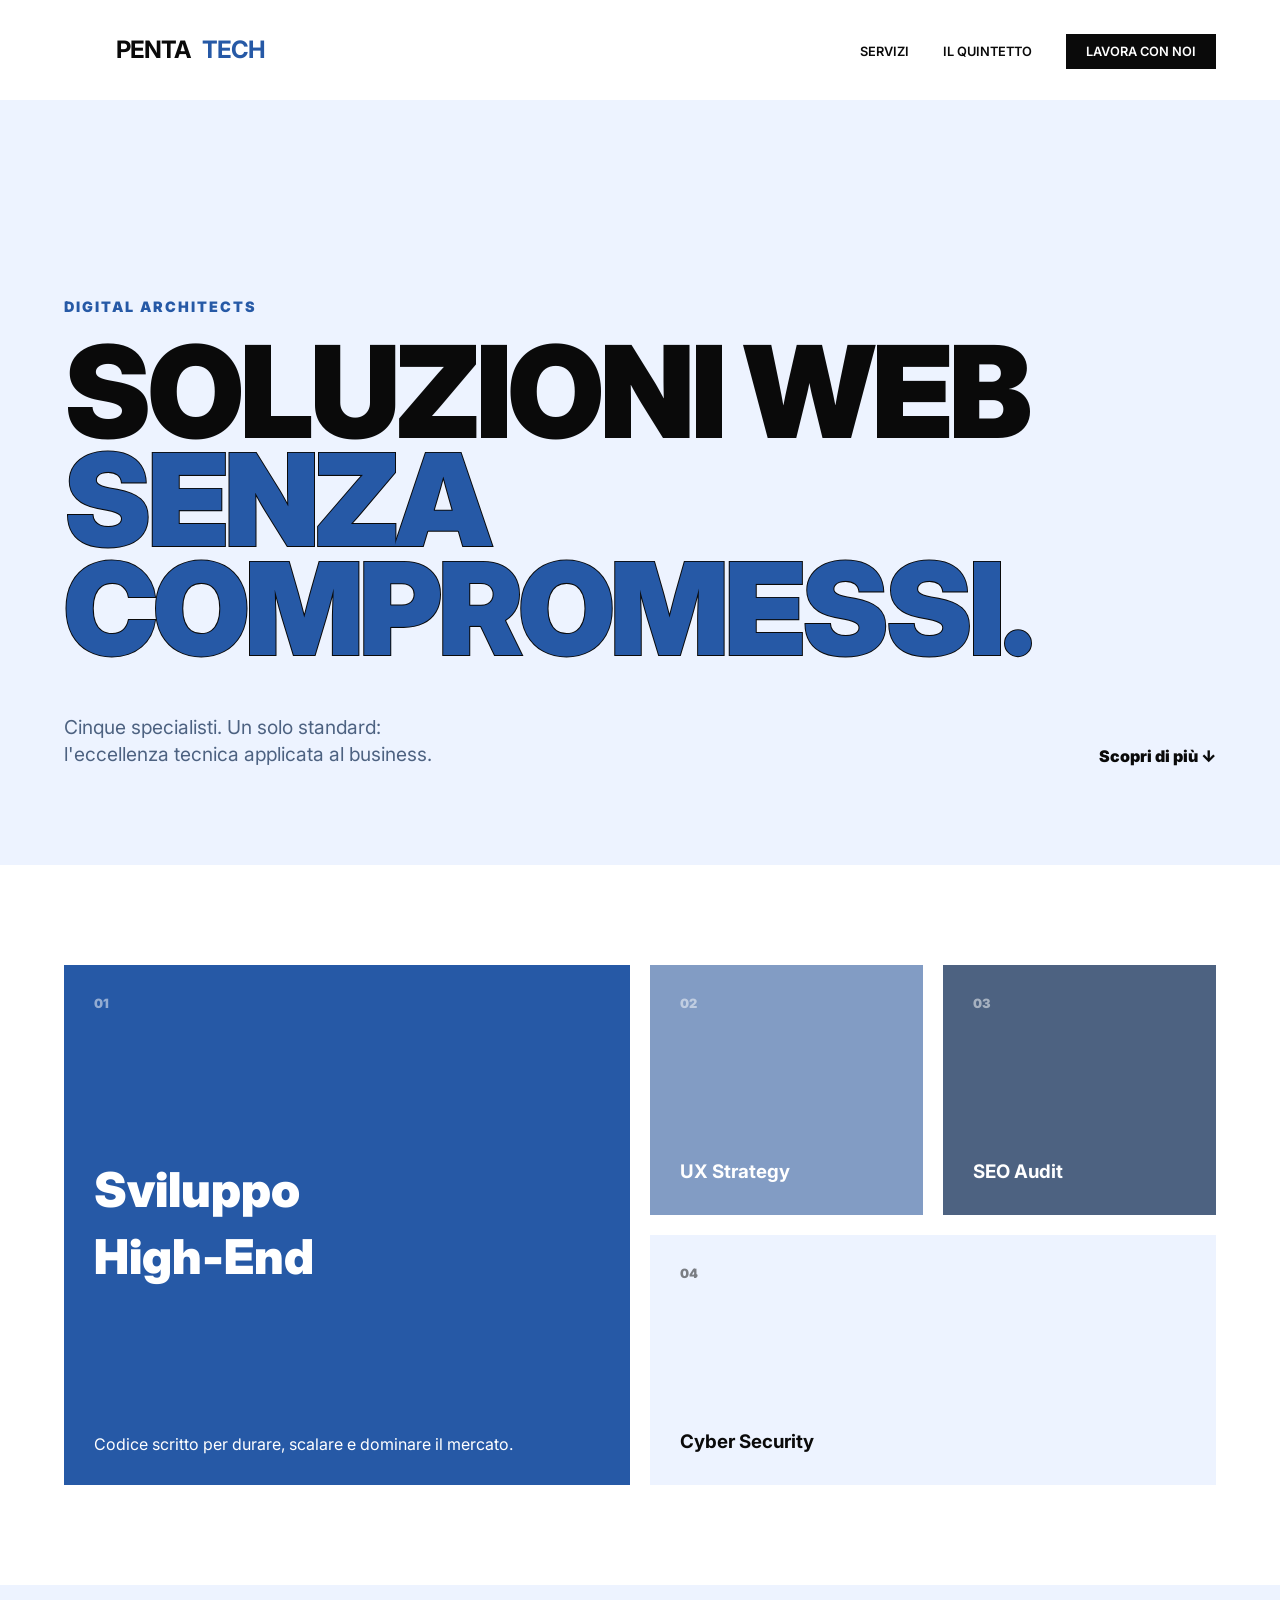
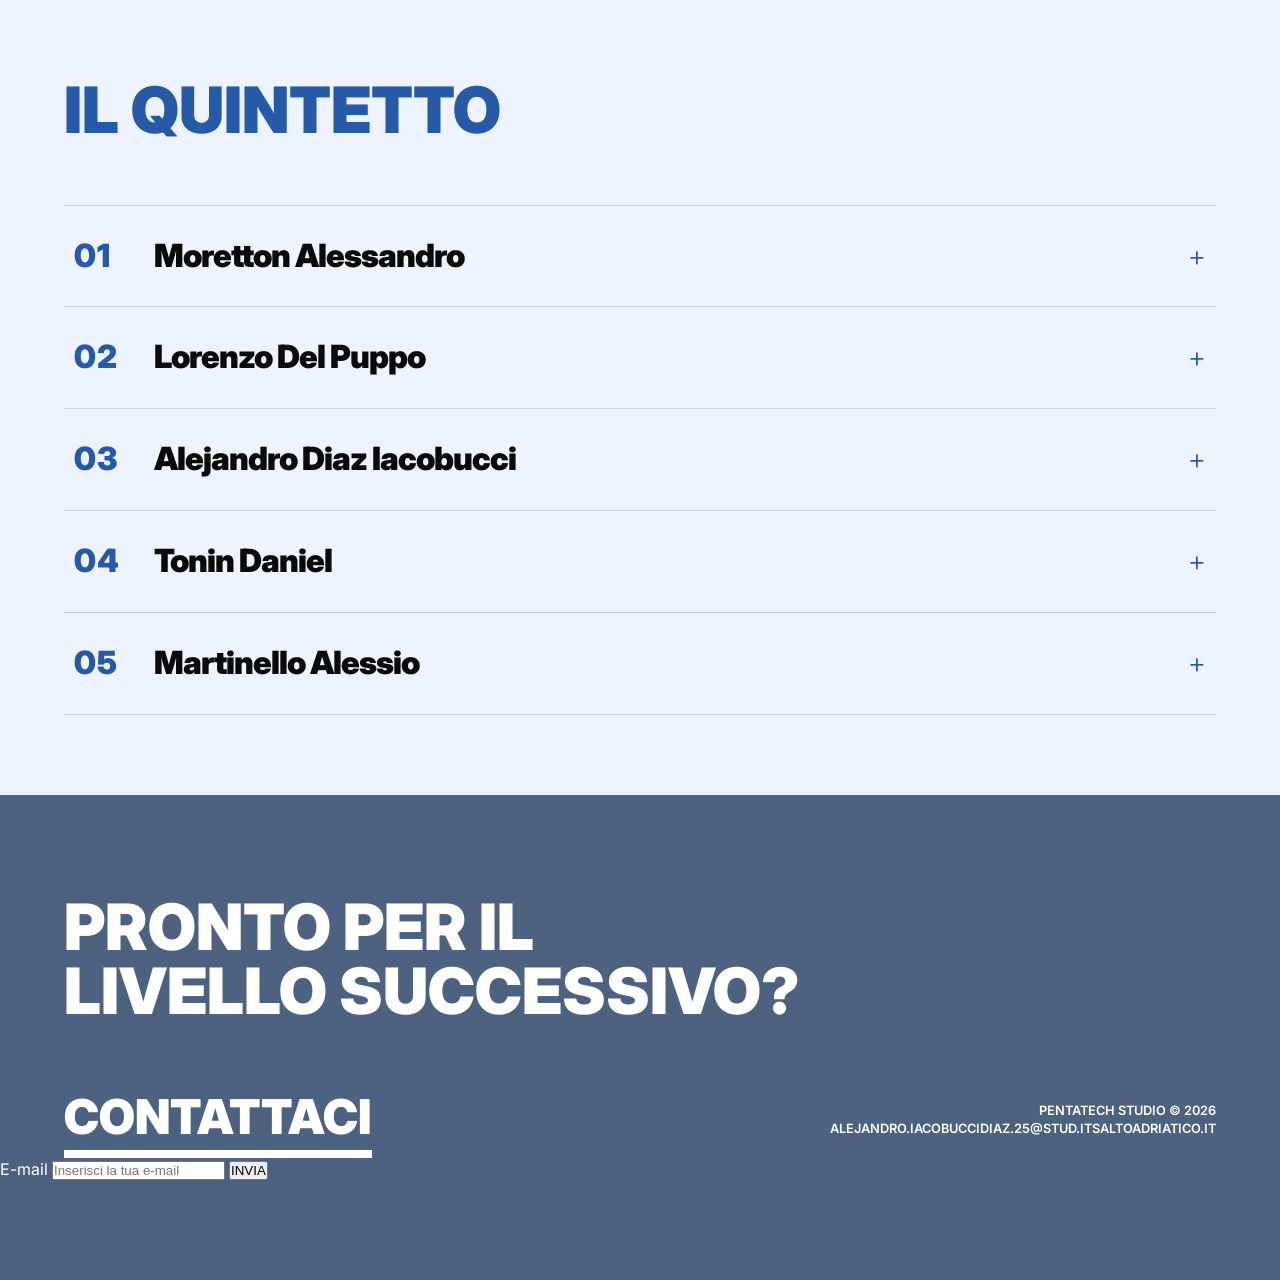
==== index.html @ 700227ed "Revert "gtrhrh"" ====
<!DOCTYPE html>
<html lang="it">
<head>
    <meta charset="UTF-8">
    <meta name="viewport" content="width=device-width, initial-scale=1.0">
    <title>PentaTech | Bold Engineering</title>
    <link rel="icon" type="image/x-icon" href="immagini/PentaTechLogo.png" >

    <link rel="stylesheet" href="stili/style.css">
    <link rel="preconnect" href="https://fonts.googleapis.com">
    <link href="https://fonts.googleapis.com/css2?family=Inter:wght@400;900&family=Space+Grotesk:wght@700&display=swap" rel="stylesheet">
</head>
<body>

    <nav class="hybrid-nav">
        <div class="logo">PENTA<span>TECH</span></div>
        <div class="nav-links">
            <a href="#services">Servizi</a>
            <a href="#peoples">Il Quintetto</a>
            <a href="#contact" class="cta-bold">LAVORA CON NOI</a>
        </div>
    </nav>

    <header class="hero-hybrid">
        <div class="container">
            <span class="top-tag">Digital Architects</span>
            <h1>SOLUZIONI WEB <br><span class="outline-text">SENZA COMPROMESSI.</span></h1>
            <div class="hero-footer">
                <p>Cinque specialisti. Un solo standard: l'eccellenza tecnica applicata al business.</p>
                <a href="#contact" class="scroll-indicator">Scopri di più ↓</a>
            </div>
        </div>
    </header>

    <section id="services" class="bento-section">
        <div class="container">
            <div class="bento-grid">
                <div class="bento-item main-service">
                    <span class="num">01</span>
                    <h2>Sviluppo <br>High-End</h2>
                    
                    <p>Codice scritto per durare, scalare e dominare il mercato.</p>
                </div>
                <div class="bento-item accent-service">
                    <span class="num">02</span>
                    <h3>UX Strategy</h3>
                </div>
                <div class="bento-item dark-service">
                    <span class="num">03</span>
                    <h3>SEO Audit</h3>
                </div>
                <div class="bento-item light-service">
                    <span class="num">04</span>
                    <h3>Cyber Security</h3>
                </div>
            </div>
        </div>
    </section>

    <section id="peoples">
        <h2 class = "title">IL QUINTETTO</h2>
        <div id="peoplecontainer">
        </div>
    </section>
    

    <footer id="contact" class="footer-hybrid">
        <div class="container">
            <h2>PRONTO PER IL <br>LIVELLO SUCCESSIVO?</h2>
            <div class="footer-actions">
                <a href="mailto:alejandro.iacobuccidiaz.25@stud.itsaltoadriatico.it" class="massive-btn">CONTATTACI</a>
                <div class="footer-meta">
                    <p>PentaTech Studio © 2026</p>
                    <p>alejandro.iacobuccidiaz.25@stud.itsaltoadriatico.it</p>
                </div>
            </div>
        </div>
        <div class="footer-contact-form">
        <label class = "email-label">E-mail</label>
        <input class = "email-input" type="email" placeholder="Inserisci la tua e-mail">
        <button class="invio">INVIA</button>
        </div>
    </footer>
    <script src="script.js"></script>
</body>
</html>
---- stili/style.css ----
:root {
    --sapphire: #2659A6;
    --wisteria: #829CC4;
    --alice-blue: #EDF3FF;
    --blue-slate: #4d6281;
    --black: #0a0a0a;
    --white: #ffffff;
}

* { margin: 0; padding: 0; box-sizing: border-box; }

body {
    font-family: 'Inter', sans-serif;
    background-color: var(--white);
    color: var(--black);
    line-height: 1.4;
}


.container { max-width: 1400px; margin: 0 auto; padding: 0 5%; }

/* --- NAVIGATION --- */
.hybrid-nav {
    display: flex;
    justify-content: space-between;
    align-items: center;
    padding: 30px 5%;
    position: sticky;
    top: 0;
    background: rgba(255,255,255,0.9);
    backdrop-filter: blur(10px);
    z-index: 100;
}

.logo {
    font-family: 'Inter', sans-serif;
    font-weight: 700;
    font-size: 1.5rem;
    letter-spacing: -1px;
    display: flex;
    align-items: center;
    gap: 12px;
}

.logo::before {
    content: '';
    width: 40px;
    height: 40px;
    background-image: url('immagini/PentaTechLogoNoBg.png');
    background-size: contain;
    background-repeat: no-repeat;
    background-position: center;
    flex-shrink: 0;
}

.logo span { color: var(--sapphire); }

.nav-links a {
    text-decoration: none;
    color: var(--black);
    font-weight: 600;
    font-size: 0.8rem;
    margin-left: 30px;
    text-transform: uppercase;
}

.cta-bold {
    background: var(--black);
    color: white !important;
    padding: 10px 20px;
}

/* --- HERO (Audace ma Pulito) --- */
.hero-hybrid {
    height: 85vh;
    display: flex;
    align-items: center;
    background: var(--alice-blue);
    padding-top: 100px;
}

.top-tag {
    font-weight: 900;
    font-size: 0.9rem;
    color: var(--sapphire);
    text-transform: uppercase;
    letter-spacing: 2px;
    display: block;
    margin-bottom: 20px;
}

.hero-hybrid h1 {
    font-size: clamp(3rem, 10vw, 8rem);
    font-weight: 900;
    line-height: 0.85;
    letter-spacing: -4px;
}

.hero-hybrid h1 .char {
    display: inline;
    opacity: 0;
    animation: charAppear 0.08s ease-out forwards;
}

@keyframes charAppear {
    from {
        opacity: 0;
    }
    to {
        opacity: 1;
    }
}

.outline-text {
    color: var(--sapphire);
    -webkit-text-stroke: 2px var(--black);
    text-stroke: 2px var(--black);
    paint-order: stroke fill;
    text-rendering: geometricPrecision;
}

.hero-footer {
    margin-top: 50px;
    display: flex;
    justify-content: space-between;
    align-items: flex-end;
}

.hero-footer p { max-width: 400px; font-size: 1.2rem; color: var(--blue-slate); }

.scroll-indicator { color: var(--black); text-decoration: none; font-weight: 900; }

/* --- BENTO GRID (Il mix perfetto) --- */
.bento-section { padding: 100px 0; }

.bento-grid {
    display: grid;
    grid-template-columns: repeat(4, 1fr);
    grid-template-rows: repeat(2, 250px);
    gap: 20px;
}

.bento-item {
    padding: 30px;
    display: flex;
    flex-direction: column;
    justify-content: space-between;
    transition: 0.3s ease;
}

.num { font-weight: 900; font-size: 0.8rem; opacity: 0.5; }

.main-service {
    grid-column: span 2;
    grid-row: span 2;
    background: var(--sapphire);
    color: white;
}

.main-service h2 { font-size: 3rem; font-weight: 900; }

.accent-service { background: var(--wisteria); color: white; }
.dark-service { background: var(--blue-slate); color: white; }
.light-service { background: var(--alice-blue); color: var(--black); grid-column: span 2; }

/* --- TEAM LIST (Stile Iene ma Serio) --- */
.team-minimal-bold { padding: 100px 0; background: var(--black); color: white; }

.section-title { font-size: 0.9rem; letter-spacing: 5px; color: var(--wisteria); margin-bottom: 50px; }

.member-row {
    display: grid;
    grid-template-columns: 1fr 2fr 50px;
    padding: 30px 0;
    border-bottom: 1px solid rgba(255,255,255,0.1);
    align-items: center;
    cursor: pointer;
    transition: 0.3s;
}

.member-row:hover { color: var(--sapphire); padding-left: 20px; }

.m-role { font-size: 0.8rem; font-weight: 400; opacity: 0.6; }
.m-name { font-size: 2rem; font-weight: 900; }
.m-plus { font-size: 2rem; text-align: right; }

/* --- FOOTER --- */
.footer-hybrid { padding: 100px 0; background: var(--blue-slate); color: var(--white); }

.footer-hybrid h2 { font-size: clamp(2rem, 5vw, 5rem); font-weight: 900; line-height: 1; }

.footer-actions {
    margin-top: 60px;
    display: flex;
    justify-content: space-between;
    align-items: center;
}

.massive-btn {
    font-size: 3rem;
    font-weight: 900;
    color: var(--white);
    text-decoration: none;
    border-bottom: 8px solid var(--white);
    transition: 0.3s;
}


.containerEsperti{
    display: flex;
    flex-direction: column;
    background-color: var(--blue-slate);
    height: 100vh;
    padding-top: 5%;
    padding: 5% 0.5% 5% 0.5%;
    color: var(--white);
    align-items: center;
    font-size: 30px;

}


.title{
    font-size: 50px;
    font-weight: 900;
    margin-bottom: 50px;
    color: var(--sapphire);
    margin-left: 5%;
}
/* --- PEOPLE SECTION --- */
#peoples {
    background-color: var(--alice-blue);
    padding-top: 80px;
    padding-bottom: 80px;
}

#peoples .title {
    font-size: clamp(2rem, 6vw, 4rem);
    font-weight: 900;
    letter-spacing: -2px;
    color: var(--sapphire);
    margin-left: 5%;
    margin-bottom: 50px;
}

#peoplecontainer {
    display: flex;
    flex-direction: column;
    gap: 0;
    padding: 0 5%;
}

/* Card chiusa */
.card {
    display: flex;
    flex-direction: column;
    overflow: hidden;
    border-bottom: 1px solid rgba(38, 89, 166, 0.2);
    border-radius: 0;
    border-left: none;
    border-right: none;
    border-top: none;
    box-sizing: border-box;
    background: transparent;
    transition: background 0.3s ease;
}

.card:first-child {
    border-top: 1px solid rgba(38, 89, 166, 0.2);
}

.card:hover {
    background: rgba(38, 89, 166, 0.04);
}

/* Header sempre visibile */
.card-top {
    display: grid;
    grid-template-columns: 60px 1fr 40px;
    align-items: center;
    gap: 20px;
    padding: 28px 10px;
    cursor: pointer;
    transition: padding 0.3s ease;
    min-height: 90px;
}

.card:hover .card-top {
    padding-left: 20px;
}

.card-left {
    display: contents; /* Lascia che number e label vadano nelle colonne della grid */
}

.card-number {
    font-size: 2rem;
    font-weight: 900;
    color: var(--sapphire);
    font-family: 'Inter', sans-serif;
    letter-spacing: 1px;
}

.card-label {
    font-size: clamp(1.2rem, 3vw, 2rem);
    font-weight: 900;
    color: var(--black);
    letter-spacing: -1px;
    font-family: 'Inter', sans-serif;
    transition: color 0.3s ease;
}

.card:hover .card-label {
    color: var(--sapphire);
}

.card-plus {
    font-size: 1.8rem;
    font-weight: 300;
    color: var(--sapphire);
    cursor: pointer;
    text-align: right;
    line-height: 1;
    transition: transform 0.4s cubic-bezier(0.34, 1.56, 0.64, 1);
    user-select: none;
}

.card--open .card-plus {
    transform: rotate(45deg);
}

/* Pannello espanso */
.card-panel {
    display: grid;
    grid-template-columns: 160px 1fr;
    gap: 30px;
    align-items: center;
    padding: 0 10px;
    max-height: 0;
    overflow: hidden;
    opacity: 0;
    transition: max-height 0.5s cubic-bezier(0.4, 0, 0.2, 1),
                opacity 0.4s ease,
                padding 0.4s ease;
}

.card--open .card-panel {
    max-height: 260px;
    opacity: 1;
    padding: 0 10px 32px 10px;
}

.card-img {
    width: 140px;
    height: 180px;
    object-fit: cover;
    border-radius: 4px;
    display: block;
    background: var(--wisteria); /* placeholder se img non carica */
}

.card-info {
    display: flex;
    flex-direction: column;
    gap: 10px;
}

.card-role {
    font-size: 2rem;
    font-weight: 700;
    color: var(--sapphire);
    text-transform: uppercase;
    letter-spacing: 3px;
}

.card-fullname {
    font-size: clamp(1.4rem, 2.5vw, 2.2rem);
    font-weight: 900;
    color: var(--black);
    letter-spacing: -1px;
    line-height: 1.1;
    font-family: 'Inter', sans-serif;
}

.card-bio {
    font-size: 1.5rem;
    color: var(--blue-slate);
    line-height: 1.6;
    max-width: 400px;
}

/* Responsive */
@media (max-width: 600px) {
    .card-panel {
        grid-template-columns: 1fr;
        gap: 16px;
    }

    .card--open .card-panel {
        max-height: 700px !important;
        padding: 0 10px 32px 10px;
    }

    .card-img {
        width: 100%;
        height: auto;
        aspect-ratio: 3 / 4;
        object-fit: cover;
    }

    .card-top {
        grid-template-columns: 40px 1fr 30px;
        gap: 12px;
        padding: 20px 10px;
    }

    .card-number {
        font-size: 1.4rem;
    }

    .card-label {
        font-size: 1.1rem;
    }

    .card-fullname {
        font-size: 1.2rem;
    }

    .card-bio {
        font-size: 0.85rem;
    }

    .bento-grid {
        grid-template-columns: 1fr;
        grid-template-rows: auto;
    }

    .member-row {
        grid-template-columns: 1fr;
        gap: 10px;
    }

    .hero-hybrid h1 {
        font-size: 4rem;
    }

    .footer-actions {
        flex-direction: column;
        align-items: flex-start;
        gap: 40px;
    }
}

        

        @keyframes fadeInDown {
            from {
                opacity: 0;
                transform: translateY(-30px);
            }
            to {
                opacity: 1;
                transform: translateY(0);
            }
        }

        @keyframes fadeInUp {
            from {
                opacity: 0;
                transform: translateY(30px);
            }
            to {
                opacity: 1;
                transform: translateY(0);
            }
        }

        @keyframes scaleIn {
            from {
                opacity: 0;
                transform: scale(0.8);
            }
            to {
                opacity: 1;
                transform: scale(1);
            }
        }

        /* Import font Poppins da Google Fonts */
        @import url('https://fonts.googleapis.com/css2?family=Poppins:wght@300;600;700&display=swap');









.massive-btn:hover { border-color: var(--wisteria); color: var(--blue-slate); }

.footer-meta { text-align: right; font-size: 0.8rem; font-weight: 600; text-transform: uppercase; }

/* Responsive */
@media (max-width: 900px) {
    .bento-grid { grid-template-columns: 1fr; grid-template-rows: auto; }
    .member-row { grid-template-columns: 1fr; gap: 10px; }
    .hero-hybrid h1 { font-size: 4rem; }
    .footer-actions { flex-direction: column; align-items: flex-start; gap: 40px; }
}

/* Mobile - Tablet (768px e sotto) */
@media (max-width: 768px) {
    .hybrid-nav {
        padding: 20px 5%;
        flex-direction: column;
        gap: 20px;
        text-align: center;
    }
    
    .logo {
        font-size: 1.2rem;
    }
    
    .logo::before {
        width: 32px;
        height: 32px;
    }
    
    .nav-links a {
        margin-left: 15px;
        font-size: 0.7rem;
    }
    
    .hero-hybrid {
        height: auto;
        min-height: 70vh;
        padding: 60px 5%;
    }
    
    .hero-hybrid h1 {
        font-size: clamp(2rem, 8vw, 4rem);
        letter-spacing: -2px;
    }
    
    .hero-footer {
        flex-direction: column;
        gap: 30px;
        margin-top: 40px;
    }
    
    .hero-footer p {
        max-width: 100%;
        font-size: 1rem;
    }
    
    .container {
        padding: 0 4%;
    }
    
    .bento-grid {
        gap: 15px;
    }
    
    .bento-item {
        padding: 20px;
    }
    
    .main-service h2 {
        font-size: 2rem;
    }
    
    .title {
        font-size: 32px;
        margin-left: 2%;
        margin-bottom: 30px;
    }
    
    .gallery-grid {
        grid-template-columns: repeat(auto-fit, minmax(150px, 1fr));
        gap: 20px;
        padding: 20px;
        margin-left: 5%;
        margin-right: 5%;
    }
    
    .footer-hybrid h2 {
        font-size: clamp(1.5rem, 4vw, 3rem);
    }
    
    .massive-btn {
        font-size: 2rem;
        border-bottom: 6px solid var(--sapphire);
    }
    
    .footer-meta {
        text-align: center;
        margin-top: 30px;
    }
    
    .footer-meta p {
        font-size: 0.7rem;
    }
}

/* Mobile - Piccoli (480px e sotto) */
@media (max-width: 480px) {
    .hybrid-nav {
        padding: 15px 4%;
    }
    
    .logo {
        font-size: 1rem;
    }
    
    .logo::before {
        width: 28px;
        height: 28px;
    }
    
    .nav-links a {
        margin-left: 10px;
        font-size: 0.6rem;
    }
    
    .cta-bold {
        padding: 8px 15px;
        font-size: 0.6rem;
    }
    
    .hero-hybrid {
        min-height: 60vh;
        padding: 40px 4%;
    }
    
    .hero-hybrid h1 {
        font-size: clamp(1.5rem, 6vw, 2.5rem);
        letter-spacing: -1px;
        line-height: 0.9;
    }
    
    .top-tag {
        font-size: 0.7rem;
        letter-spacing: 1px;
        margin-bottom: 15px;
    }
    
    .hero-footer {
        gap: 20px;
        margin-top: 30px;
    }
    
    .hero-footer p {
        font-size: 0.85rem;
    }
    
    .scroll-indicator {
        font-size: 0.9rem;
    }
    
    .bento-section {
        padding: 60px 0;
    }
    
    .bento-item {
        padding: 15px;
    }
    
    .main-service h2 {
        font-size: 1.5rem;
    }
    
    .bento-item h3 {
        font-size: 1.2rem;
    }
    
    .num {
        font-size: 0.7rem;
    }
    
    .title {
        font-size: 24px;
        margin-left: 1%;
        margin-bottom: 25px;
    }
    
    .gallery-grid {
        grid-template-columns: repeat(auto-fit, minmax(120px, 1fr));
        gap: 15px;
        padding: 15px;
        margin-left: 2%;
        margin-right: 2%;
    }
    
    .footer-hybrid {
        padding: 60px 0;
    }
    
    .footer-hybrid h2 {
        font-size: clamp(1.2rem, 3vw, 2rem);
        line-height: 1.1;
    }
    
    .footer-actions {
        margin-top: 40px;
        flex-direction: column;
        gap: 30px;
        align-items: stretch;
    }
    
    .massive-btn {
        font-size: 1.5rem;
        border-bottom: 5px solid var(--sapphire);
        text-align: center;
        padding: 20px 10px;
    }
    
    .footer-meta {
        text-align: center;
        margin-top: 20px;
    }
    
    .footer-meta p {
        font-size: 0.65rem;
        margin-bottom: 8px;
    }
}
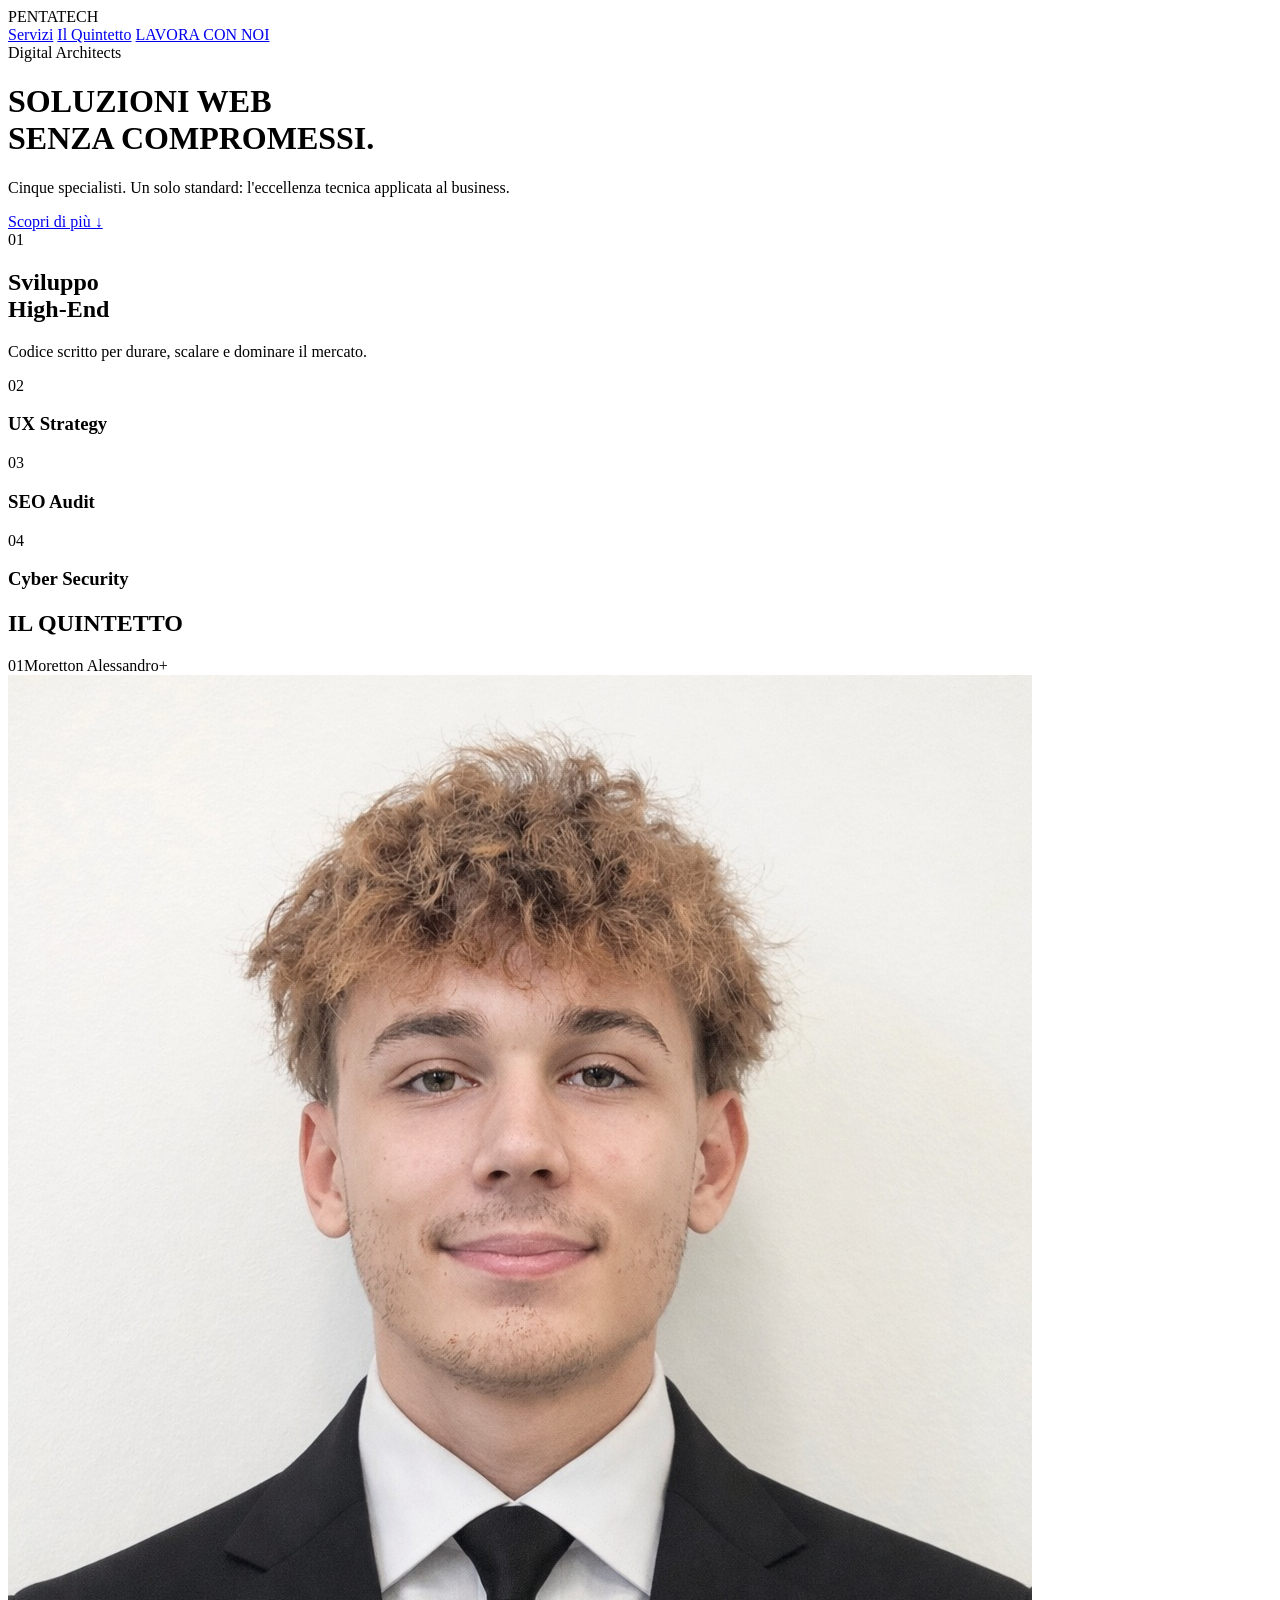
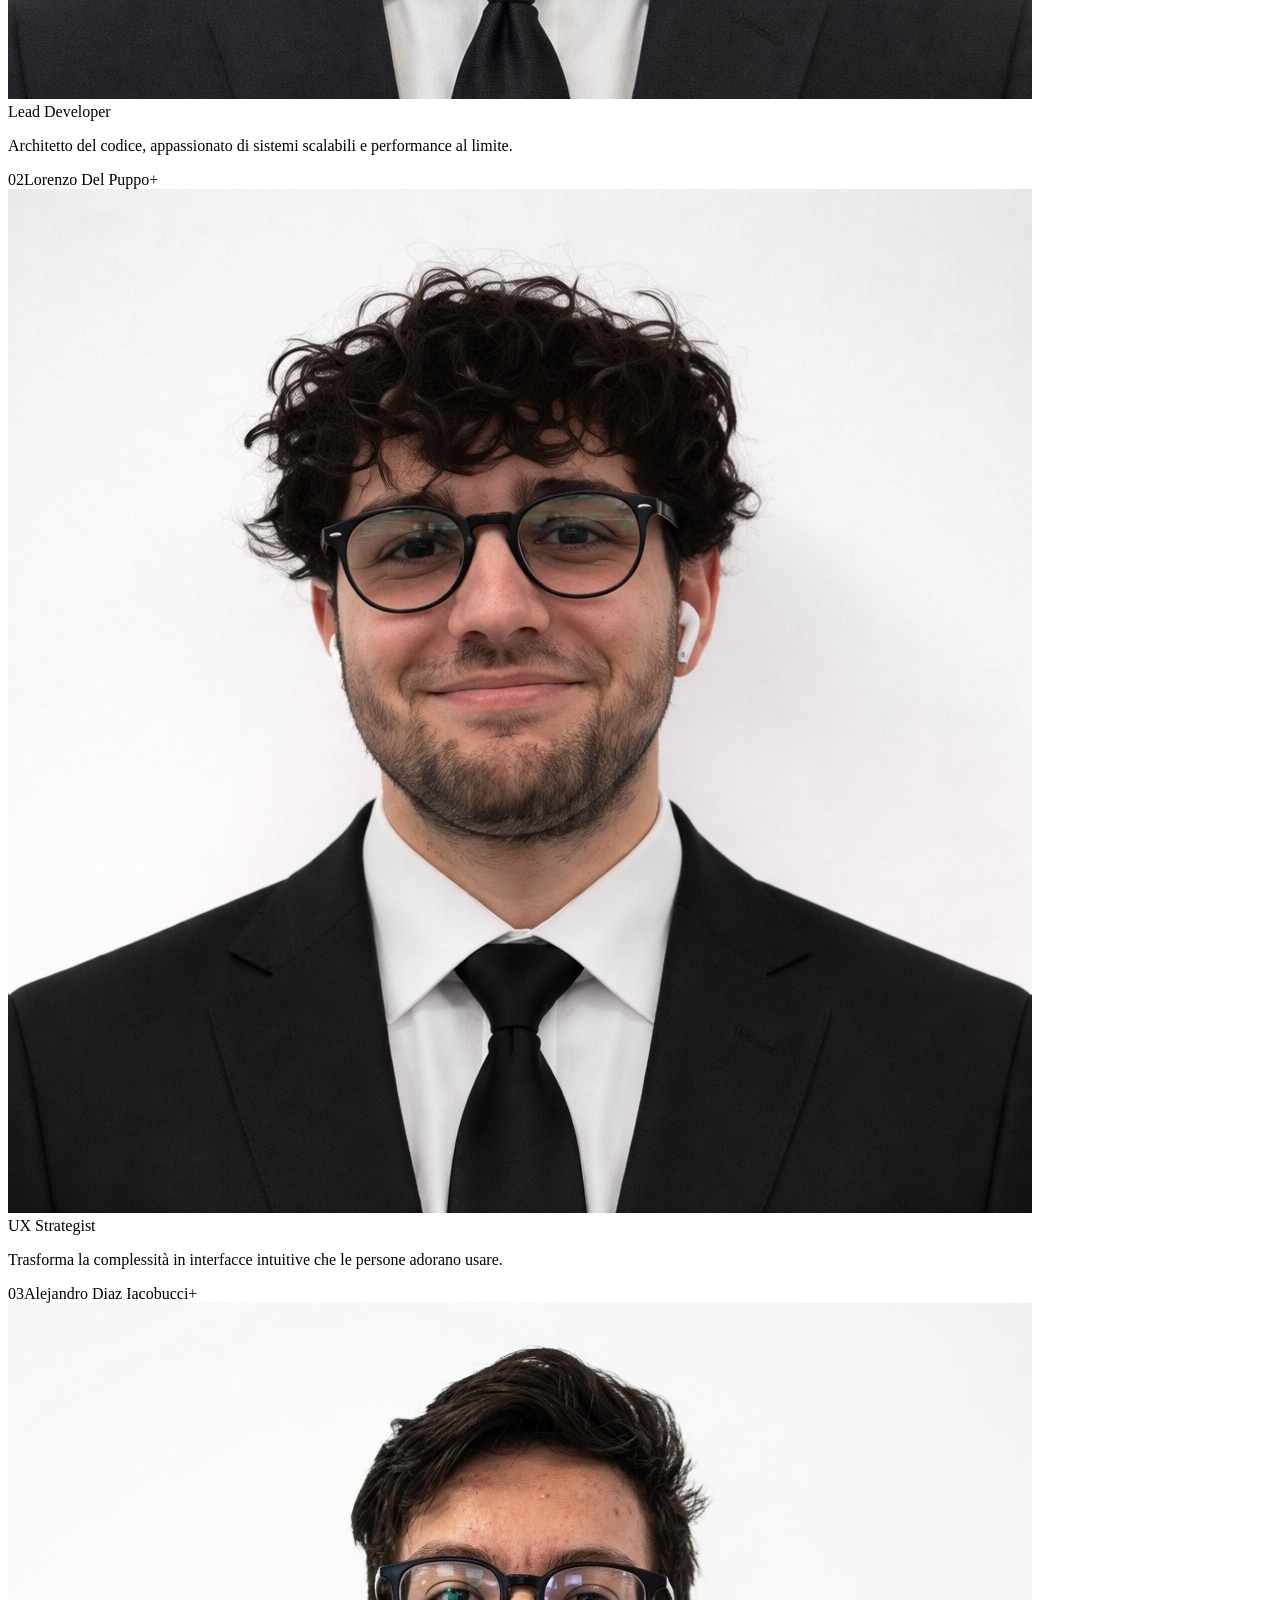
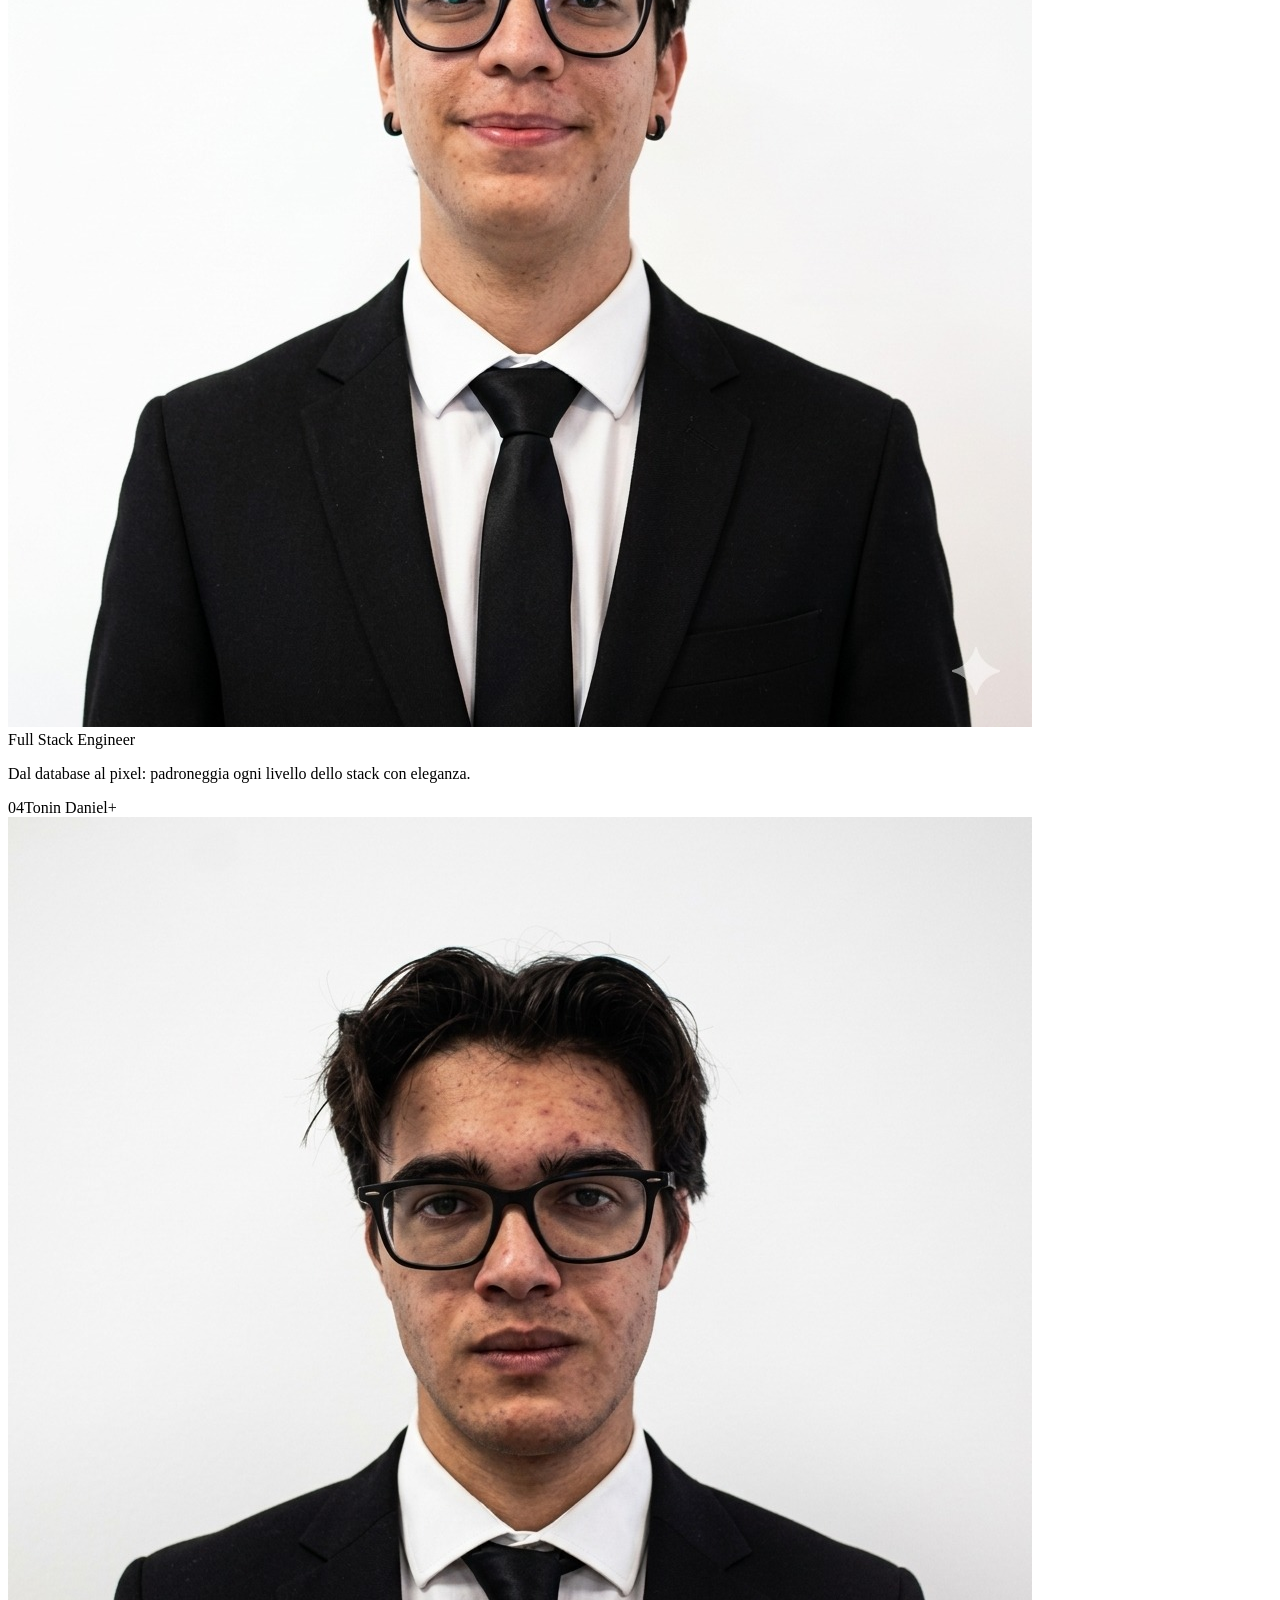
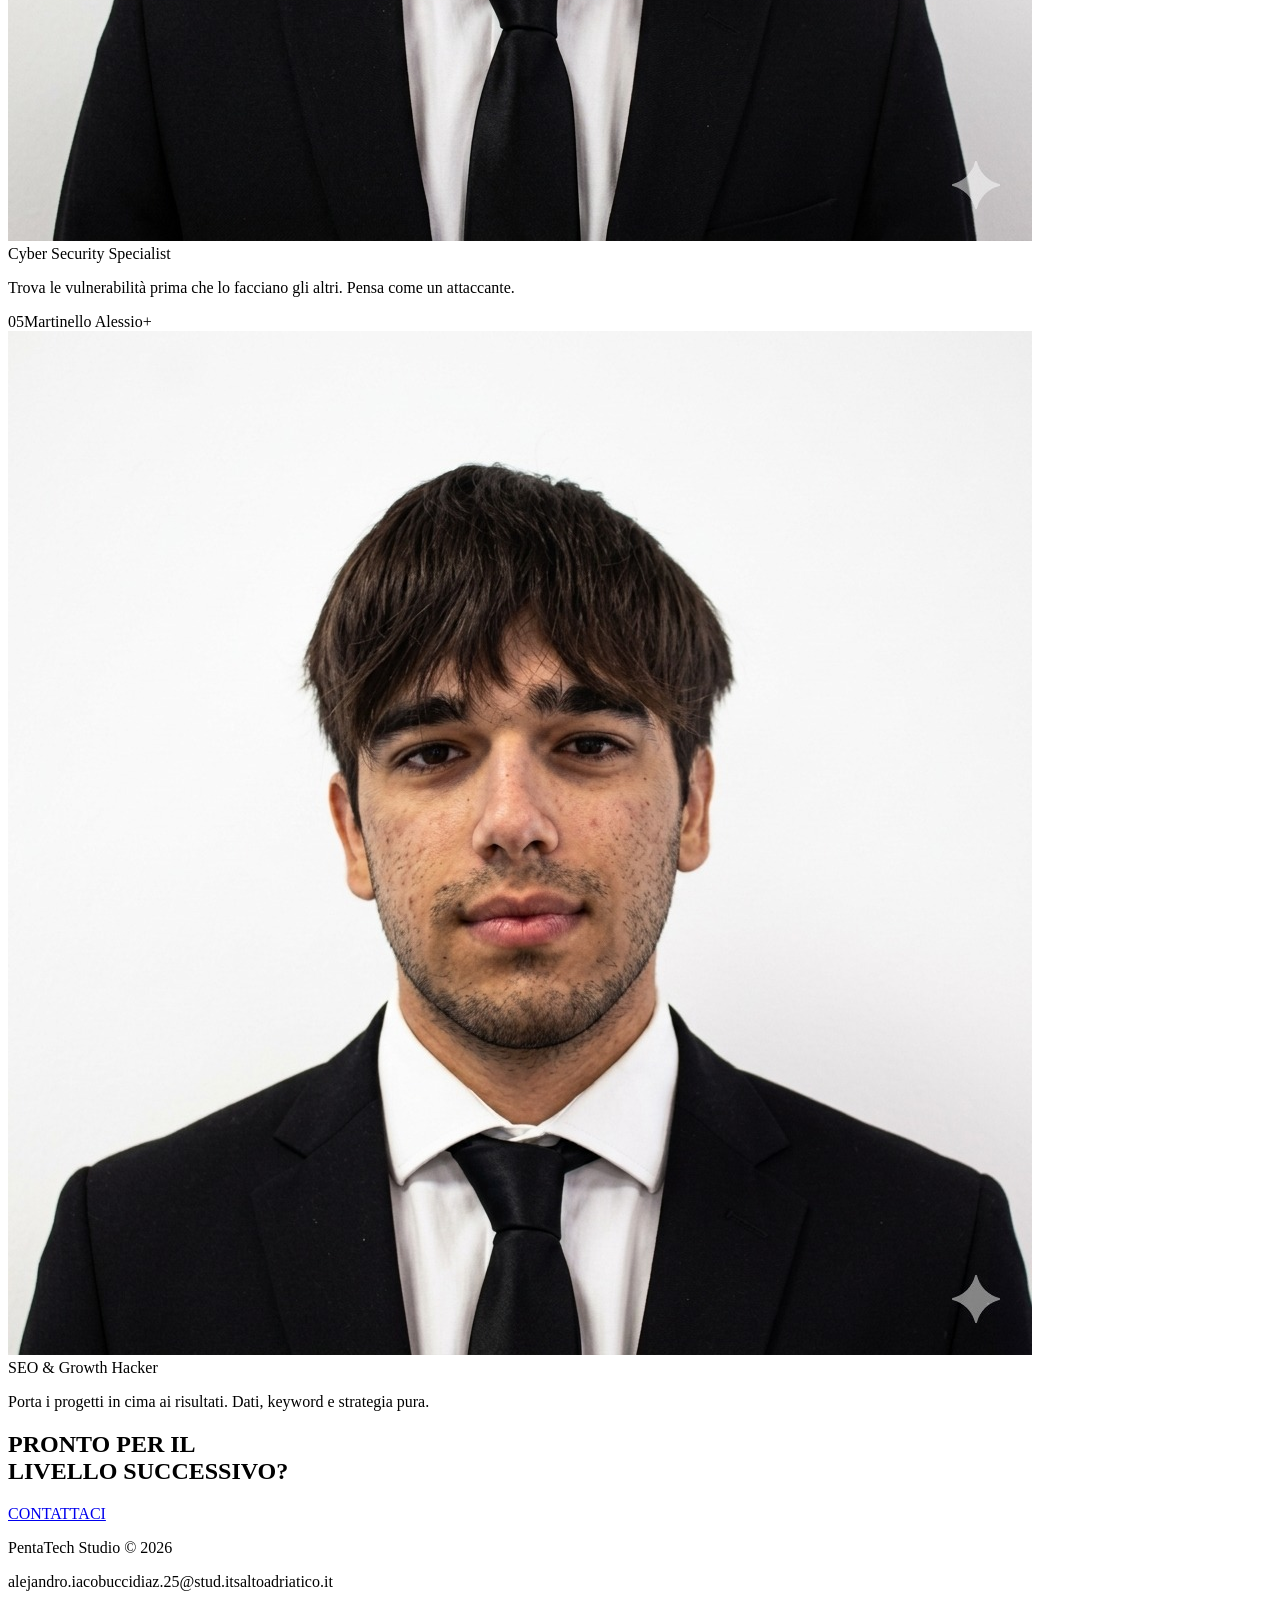
==== commit a58374d5: "update" ====
--- a/index.html
+++ b/index.html
@@ -4,9 +4,7 @@
     <meta charset="UTF-8">
     <meta name="viewport" content="width=device-width, initial-scale=1.0">
     <title>PentaTech | Bold Engineering</title>
-    <link rel="icon" type="image/x-icon" href="immagini/PentaTechLogo.png" >
-
-    <link rel="stylesheet" href="stili/style.css">
+    <link rel="stylesheet" href="style.css">
     <link rel="preconnect" href="https://fonts.googleapis.com">
     <link href="https://fonts.googleapis.com/css2?family=Inter:wght@400;900&family=Space+Grotesk:wght@700&display=swap" rel="stylesheet">
 </head>
@@ -75,12 +73,8 @@
                 </div>
             </div>
         </div>
-        <div class="footer-contact-form">
-        <label class = "email-label">E-mail</label>
-        <input class = "email-input" type="email" placeholder="Inserisci la tua e-mail">
-        <button class="invio">INVIA</button>
-        </div>
     </footer>
     <script src="script.js"></script>
+    <script src="scriptFoto.js"></script>
 </body>
-</html>
+</html>
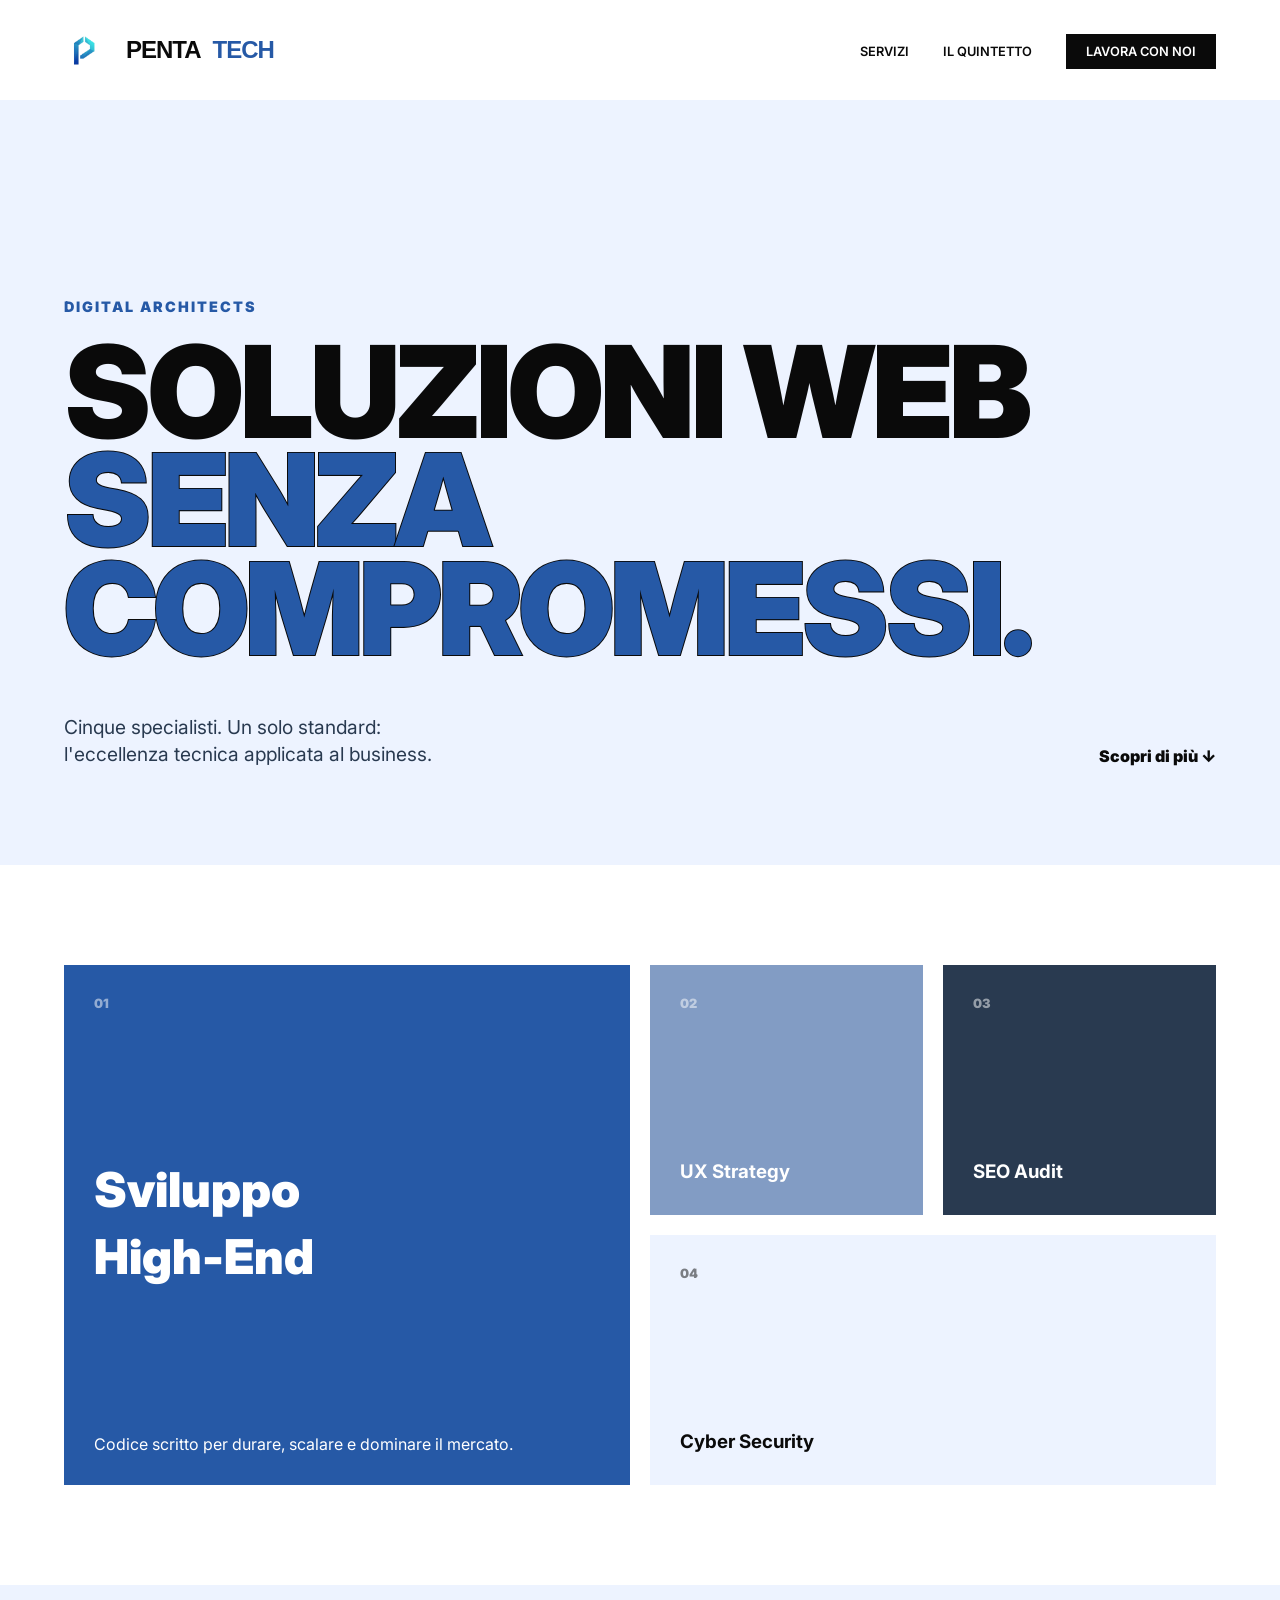
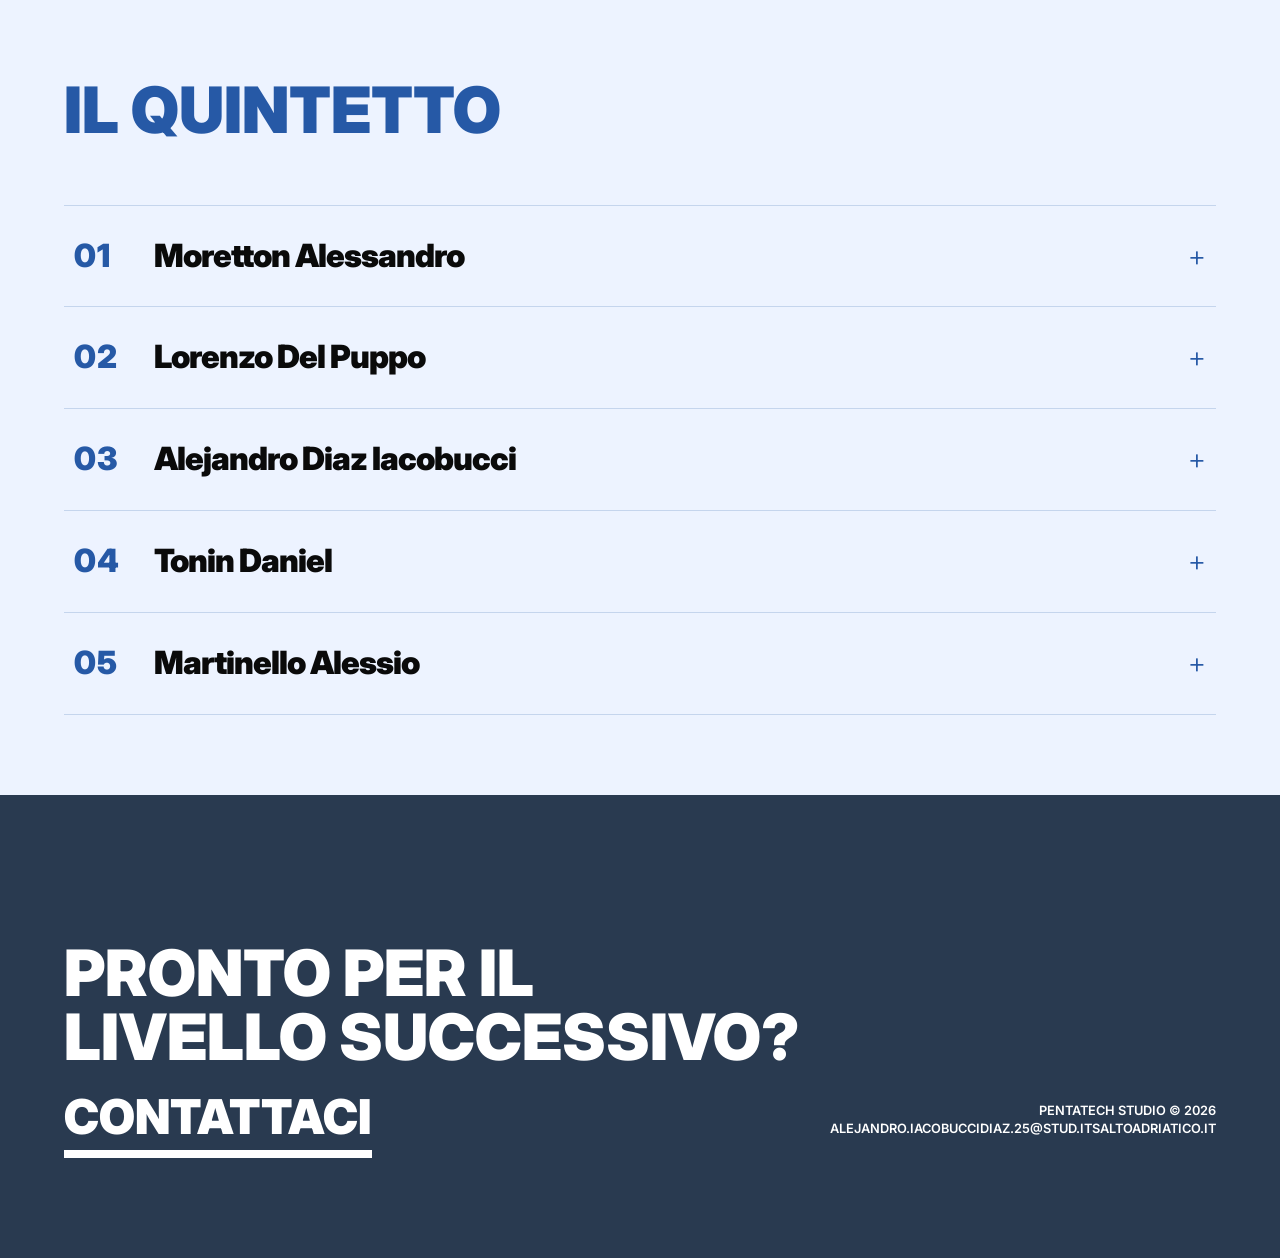
==== commit 4837f653: "fix magico supremo" ====
--- a/index.html
+++ b/index.html
@@ -4,14 +4,15 @@
     <meta charset="UTF-8">
     <meta name="viewport" content="width=device-width, initial-scale=1.0">
     <title>PentaTech | Bold Engineering</title>
-    <link rel="stylesheet" href="style.css">
+    <link rel="stylesheet" href="stili/style.css">
+    <link rel="stylesheet" href="stili/stileCard.css">
     <link rel="preconnect" href="https://fonts.googleapis.com">
     <link href="https://fonts.googleapis.com/css2?family=Inter:wght@400;900&family=Space+Grotesk:wght@700&display=swap" rel="stylesheet">
 </head>
 <body>
 
     <nav class="hybrid-nav">
-        <div class="logo">PENTA<span>TECH</span></div>
+        <div class="logo"> <img src="immagini/PentaTechLogoNoBg.png" alt="PentaTech Logo">PENTA<span>TECH</span></div>
         <div class="nav-links">
             <a href="#services">Servizi</a>
             <a href="#peoples">Il Quintetto</a>
@@ -74,7 +75,6 @@
             </div>
         </div>
     </footer>
-    <script src="script.js"></script>
-    <script src="scriptFoto.js"></script>
+    <script src="scriptFinale.js"></script>
 </body>
 </html>
--- a/stili/style.css
+++ b/stili/style.css
@@ -0,0 +1,341 @@
+:root {
+    --sapphire: #2659A6;
+    --wisteria: #829CC4;
+    --alice-blue: #EDF3FF;
+    --blue-slate: #3B5786;
+    --black: #0a0a0a;
+    --white: #ffffff;
+}
+
+* { margin: 0; padding: 0; box-sizing: border-box; }
+
+body {
+    font-family: 'Inter', sans-serif;
+    background-color: var(--white);
+    color: var(--black);
+    line-height: 1.4;
+}
+
+
+.container { max-width: 1400px; margin: 0 auto; padding: 0 5%; }
+
+/* --- NAVIGATION --- */
+.hybrid-nav {
+    display: flex;
+    justify-content: space-between;
+    align-items: center;
+    padding: 30px 5%;
+    position: sticky;
+    top: 0;
+    background: rgba(255,255,255,0.9);
+    backdrop-filter: blur(10px);
+    z-index: 100;
+}
+
+.logo {
+    font-family: 'Space Grotesk', sans-serif;
+    font-weight: 700;
+    font-size: 1.5rem;
+    letter-spacing: -1px;
+    display: flex;
+    align-items: center;
+    gap: 12px;
+}
+
+.logo span { color: var(--sapphire); }
+
+.logo img {
+    height: 40px;
+    margin-right: 10px;
+}
+
+.nav-links a {
+    text-decoration: none;
+    color: var(--black);
+    font-weight: 600;
+    font-size: 0.8rem;
+    margin-left: 30px;
+    text-transform: uppercase;
+}
+
+.cta-bold {
+    background: var(--black);
+    color: white !important;
+    padding: 10px 20px;
+}
+
+/* --- HERO (Audace ma Pulito) --- */
+.hero-hybrid {
+    height: 85vh;
+    display: flex;
+    align-items: center;
+    background: var(--alice-blue);
+    padding-top: 100px;
+}
+
+.top-tag {
+    font-weight: 900;
+    font-size: 0.9rem;
+    color: var(--sapphire);
+    text-transform: uppercase;
+    letter-spacing: 2px;
+    display: block;
+    margin-bottom: 20px;
+}
+
+.hero-hybrid h1 {
+    font-size: clamp(3rem, 10vw, 8rem);
+    font-weight: 900;
+    line-height: 0.85;
+    letter-spacing: -4px;
+}
+
+.outline-text {
+    color: var(--sapphire);
+    -webkit-text-stroke: 2px var(--black);
+    text-stroke: 2px var(--black);
+    paint-order: stroke fill;
+    text-rendering: geometricPrecision;
+}
+
+.hero-footer {
+    margin-top: 50px;
+    display: flex;
+    justify-content: space-between;
+    align-items: flex-end;
+}
+
+.hero-footer p { max-width: 400px; font-size: 1.2rem; color: var(--blue-slate); }
+
+.scroll-indicator { color: var(--black); text-decoration: none; font-weight: 900; }
+
+/* --- BENTO GRID (Il mix perfetto) --- */
+.bento-section { padding: 100px 0; }
+
+.bento-grid {
+    display: grid;
+    grid-template-columns: repeat(4, 1fr);
+    grid-template-rows: repeat(2, 250px);
+    gap: 20px;
+}
+
+.bento-item {
+    padding: 30px;
+    display: flex;
+    flex-direction: column;
+    justify-content: space-between;
+    transition: 0.3s ease;
+}
+
+.num { font-weight: 900; font-size: 0.8rem; opacity: 0.5; }
+
+.main-service {
+    grid-column: span 2;
+    grid-row: span 2;
+    background: var(--sapphire);
+    color: white;
+}
+
+.main-service h2 { font-size: 3rem; font-weight: 900; }
+
+.accent-service { background: var(--wisteria); color: white; }
+.dark-service { background: var(--blue-slate); color: white; }
+.light-service { background: var(--alice-blue); color: var(--black); grid-column: span 2; }
+
+/* --- TEAM LIST (Stile Iene ma Serio) --- */
+.team-minimal-bold { padding: 100px 0; background: var(--black); color: white; }
+
+.section-title { font-size: 0.9rem; letter-spacing: 5px; color: var(--wisteria); margin-bottom: 50px; }
+
+.member-row {
+    display: grid;
+    grid-template-columns: 1fr 2fr 50px;
+    padding: 30px 0;
+    border-bottom: 1px solid rgba(255,255,255,0.1);
+    align-items: center;
+    cursor: pointer;
+    transition: 0.3s;
+}
+
+.member-row:hover { color: var(--sapphire); padding-left: 20px; }
+
+.m-role { font-size: 0.8rem; font-weight: 400; opacity: 0.6; }
+.m-name { font-size: 2rem; font-weight: 900; }
+.m-plus { font-size: 2rem; text-align: right; }
+
+/* --- FOOTER --- */
+.footer-hybrid { padding: 100px 0; background: var(--blue-slate); color: var(--white); }
+
+.footer-hybrid h2 { font-size: clamp(2rem, 5vw, 5rem); font-weight: 900; line-height: 1; }
+
+.footer-actions {
+    margin-top: 60px;
+    display: flex;
+    justify-content: space-between;
+    align-items: center;
+}
+
+.massive-btn {
+    font-size: 3rem;
+    font-weight: 900;
+    color: var(--white);
+    text-decoration: none;
+    border-bottom: 8px solid var(--white);
+    transition: 0.3s;
+}
+
+
+.containerEsperti{
+    display: flex;
+    flex-direction: column;
+    background-color: var(--blue-slate);
+    height: 100vh;
+    padding-top: 5%;
+    padding: 5% 0.5% 5% 0.5%;
+    color: var(--white);
+    align-items: center;
+    font-size: 30px;
+
+}
+
+.title{
+    font-size: 50px;
+    font-weight: 900;
+    margin-bottom: 50px;
+    color: var(--sapphire);
+    margin-left: 5%;
+}
+/* --- PEOPLE SECTION --- */
+
+/* --- PROJECTS HERO --- */
+.projects-hero h1 .char,
+.hero-hybrid h1 .char {
+    display: inline;
+    opacity: 0;
+    animation: charAppear 0.08s ease-out forwards;
+}
+
+@keyframes charAppear {
+    from { opacity: 0; }
+    to { opacity: 1; }
+}
+
+/* Responsive */
+@media (max-width: 600px) {
+    .card-panel {
+        grid-template-columns: 1fr;
+        gap: 16px;
+    }
+
+    .card--open .card-panel {
+        max-height: 700px !important;
+        padding: 0 10px 32px 10px;
+    }
+
+    .card-img {
+        width: 100%;
+        height: auto;
+        aspect-ratio: 3 / 4;
+        object-fit: cover;
+    }
+
+    .card-top {
+        grid-template-columns: 40px 1fr 30px;
+        gap: 12px;
+        padding: 20px 10px;
+    }
+
+    .card-number {
+        font-size: 1.4rem;
+    }
+
+    .card-label {
+        font-size: 1.1rem;
+    }
+
+    .card-fullname {
+        font-size: 1.2rem;
+    }
+
+    .card-bio {
+        font-size: 0.85rem;
+    }
+
+    .bento-grid {
+        grid-template-columns: 1fr;
+        grid-template-rows: auto;
+    }
+
+    .member-row {
+        grid-template-columns: 1fr;
+        gap: 10px;
+    }
+
+    .hero-hybrid h1 {
+        font-size: 4rem;
+    }
+
+    .footer-actions {
+        flex-direction: column;
+        align-items: flex-start;
+        gap: 40px;
+    }
+}
+
+        
+
+        @keyframes fadeInDown {
+            from {
+                opacity: 0;
+                transform: translateY(-30px);
+            }
+            to {
+                opacity: 1;
+                transform: translateY(0);
+            }
+        }
+
+        @keyframes fadeInUp {
+            from {
+                opacity: 0;
+                transform: translateY(30px);
+            }
+            to {
+                opacity: 1;
+                transform: translateY(0);
+            }
+        }
+
+        @keyframes scaleIn {
+            from {
+                opacity: 0;
+                transform: scale(0.8);
+            }
+            to {
+                opacity: 1;
+                transform: scale(1);
+            }
+        }
+
+        /* Import font Poppins da Google Fonts */
+        @import url('https://fonts.googleapis.com/css2?family=Poppins:wght@300;600;700&display=swap');
+
+
+
+
+
+
+
+
+
+.massive-btn:hover { border-color: var(--wisteria); color: var(--blue-slate); }
+
+.footer-meta { text-align: right; font-size: 0.8rem; font-weight: 600; text-transform: uppercase; }
+
+/* Responsive */
+@media (max-width: 900px) {
+    .bento-grid { grid-template-columns: 1fr; grid-template-rows: auto; }
+    .member-row { grid-template-columns: 1fr; gap: 10px; }
+    .hero-hybrid h1 { font-size: 4rem; }
+    .footer-actions { flex-direction: column; align-items: flex-start; gap: 40px; }
+}
--- a/stili/stileCard.css
+++ b/stili/stileCard.css
@@ -0,0 +1,161 @@
+:root {
+    --sapphire: #2659A6;
+    --wisteria: #829CC4;
+    --alice-blue: #EDF3FF;
+    --blue-slate: #293A50;
+    --black: #0a0a0a;
+    --white: #ffffff;
+}
+
+#peoples {
+    background-color: var(--alice-blue);
+    padding-top: 80px;
+    padding-bottom: 80px;
+}
+
+#peoples .title {
+    font-size: clamp(2rem, 6vw, 4rem);
+    font-weight: 900;
+    letter-spacing: -2px;
+    color: var(--sapphire);
+    margin-left: 5%;
+    margin-bottom: 50px;
+}
+
+#peoplecontainer {
+    display: flex;
+    flex-direction: column;
+    gap: 0;
+    padding: 0 5%;
+}
+
+/* Card chiusa */
+.card {
+    display: flex;
+    flex-direction: column;
+    overflow: hidden;
+    border-bottom: 1px solid rgba(38, 89, 166, 0.2);
+    border-radius: 0;
+    border-left: none;
+    border-right: none;
+    border-top: none;
+    box-sizing: border-box;
+    background: transparent;
+    transition: background 0.3s ease;
+}
+
+.card:first-child {
+    border-top: 1px solid rgba(38, 89, 166, 0.2);
+}
+
+.card:hover {
+    background: rgba(38, 89, 166, 0.04);
+}
+
+/* Header sempre visibile */
+.card-top {
+    display: grid;
+    grid-template-columns: 60px 1fr 40px;
+    align-items: center;
+    gap: 20px;
+    padding: 28px 10px;
+    cursor: pointer;
+    transition: padding 0.3s ease;
+    min-height: 90px;
+}
+
+.card:hover .card-top {
+    padding-left: 20px;
+}
+
+.card-left {
+    display: contents; /* Lascia che number e label vadano nelle colonne della grid */
+}
+
+.card-number {
+    font-size: 2rem;
+    font-weight: 900;
+    color: var(--sapphire);
+    font-family: 'Inter', sans-serif;
+    letter-spacing: 1px;
+}
+
+.card-label {
+    font-size: clamp(1.2rem, 3vw, 2rem);
+    font-weight: 900;
+    color: var(--black);
+    letter-spacing: -1px;
+    font-family: 'Inter', sans-serif;
+    transition: color 0.3s ease;
+}
+
+.card:hover .card-label {
+    color: var(--sapphire);
+}
+
+.card-plus {
+    font-size: 1.8rem;
+    font-weight: 300;
+    color: var(--sapphire);
+    cursor: pointer;
+    text-align: right;
+    line-height: 1;
+    transition: transform 0.4s cubic-bezier(0.34, 1.56, 0.64, 1);
+    user-select: none;
+}
+
+.card--open .card-plus {
+    transform: rotate(45deg);
+}
+
+/* Pannello espanso */
+.card-panel {
+    display: grid;
+    grid-template-columns: 160px 1fr;
+    gap: 30px;
+    align-items: center;
+    padding: 0 10px;
+    max-height: 0;
+    overflow: hidden;
+    opacity: 0;
+    transition: max-height 0.5s cubic-bezier(0.4, 0, 0.2, 1),
+                opacity 0.4s ease,
+                padding 0.4s ease;
+}
+
+.card--open .card-panel {
+    max-height: 260px;
+    opacity: 1;
+    padding: 0 10px 32px 10px;
+}
+
+.card-img {
+    width: 140px;
+    height: 180px;
+    object-fit: cover;
+    border-radius: 4px;
+    display: block;
+    background: var(--wisteria); /* placeholder se img non carica */
+}
+
+.card-info {
+    display: flex;
+    flex-direction: column;
+    gap: 10px;
+}
+
+.card-role {
+    font-size: 2rem;
+    font-weight: 700;
+    color: var(--sapphire);
+    text-transform: uppercase;
+    letter-spacing: 3px;
+}
+
+
+.card-bio {
+    font-size: 1.5rem;
+    color: var(--blue-slate);
+    line-height: 1.6;
+    max-width: 400px;
+}
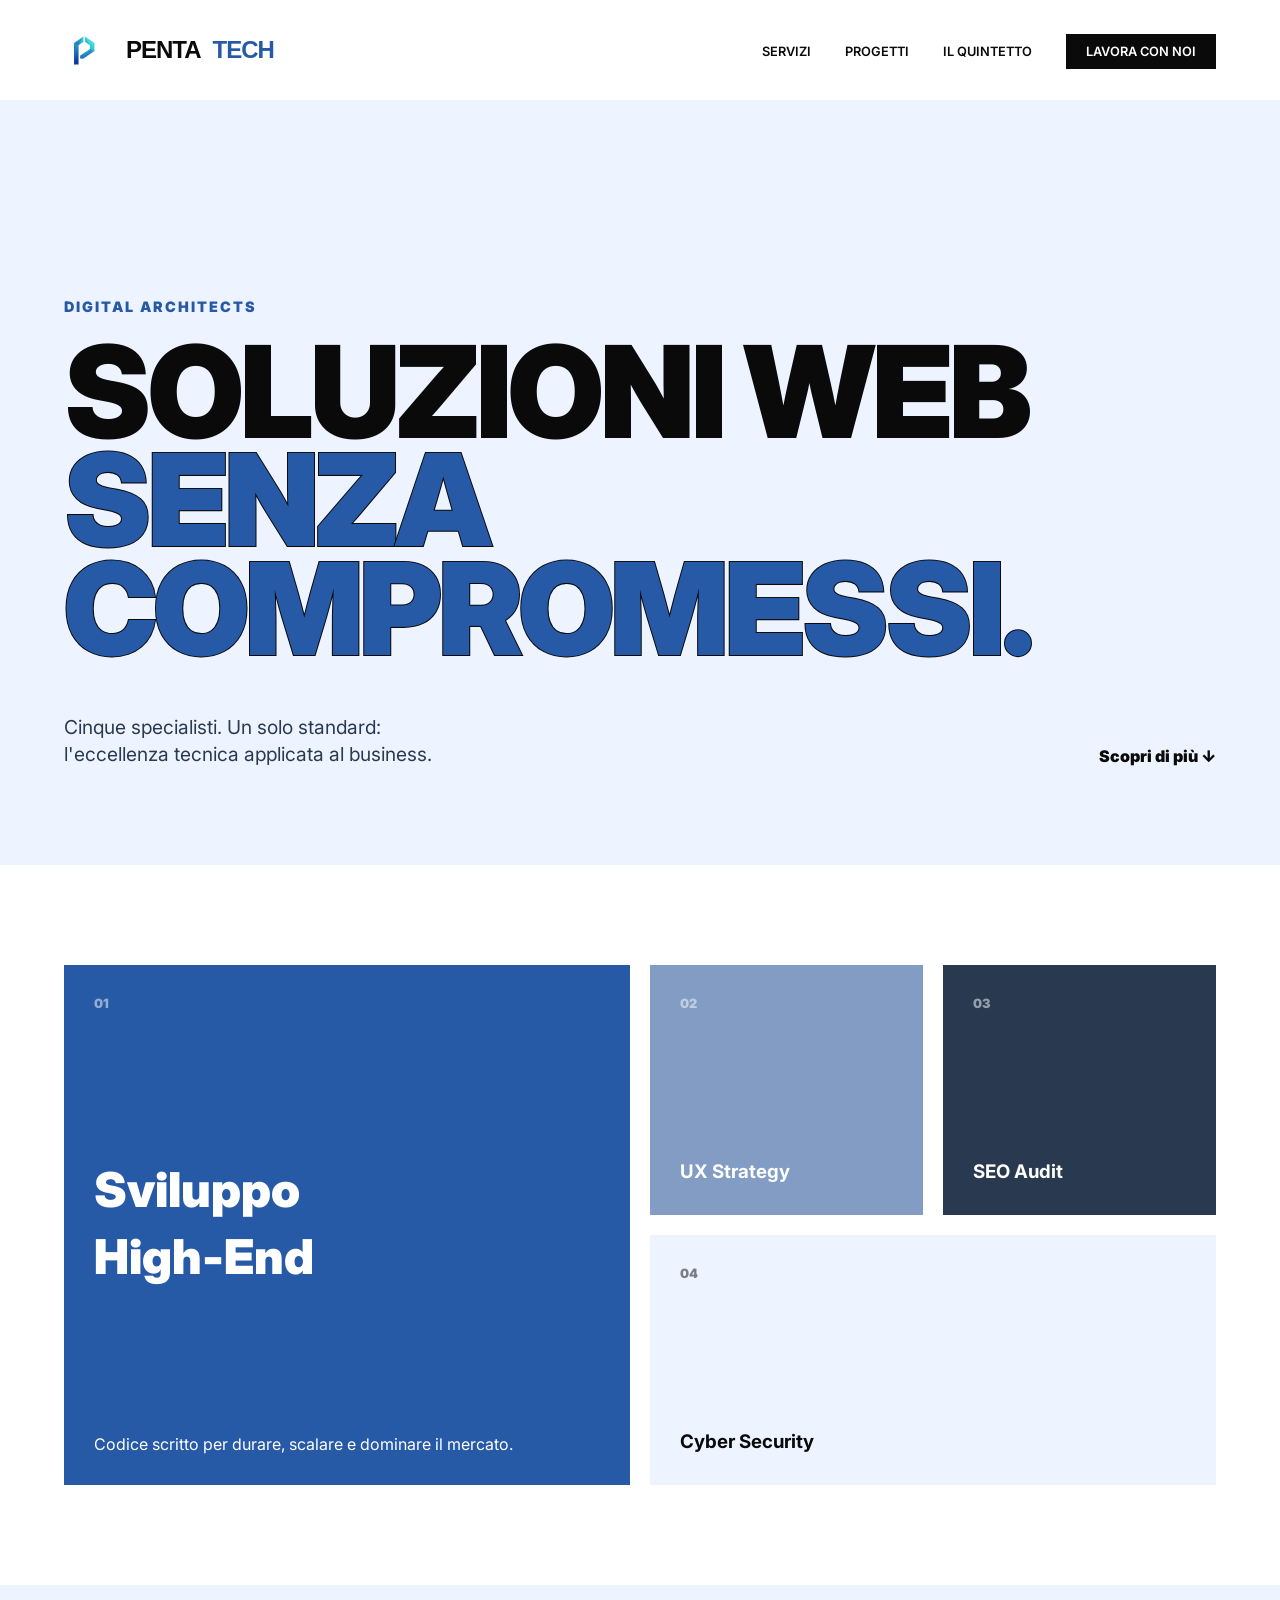
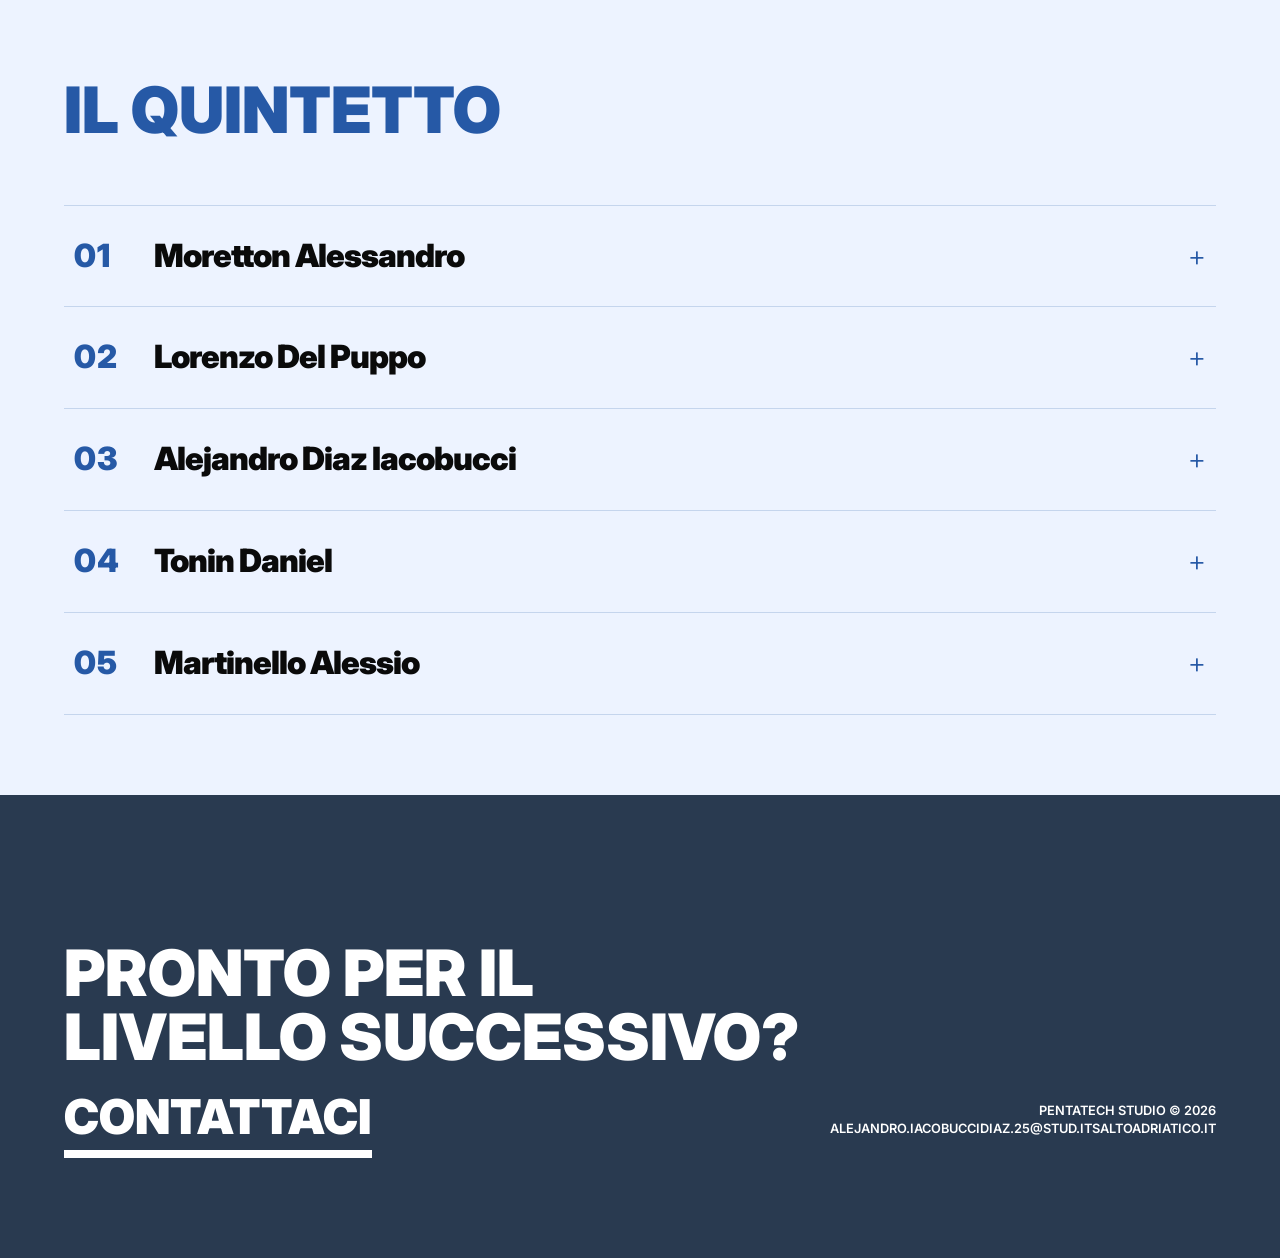
==== commit 6d921504: "update" ====
--- a/index.html
+++ b/index.html
@@ -15,7 +15,9 @@
         <div class="logo"> <img src="immagini/PentaTechLogoNoBg.png" alt="PentaTech Logo">PENTA<span>TECH</span></div>
         <div class="nav-links">
             <a href="#services">Servizi</a>
+            <a href="progetti.html">Progetti</a>
             <a href="#peoples">Il Quintetto</a>
+            
             <a href="#contact" class="cta-bold">LAVORA CON NOI</a>
         </div>
     </nav>
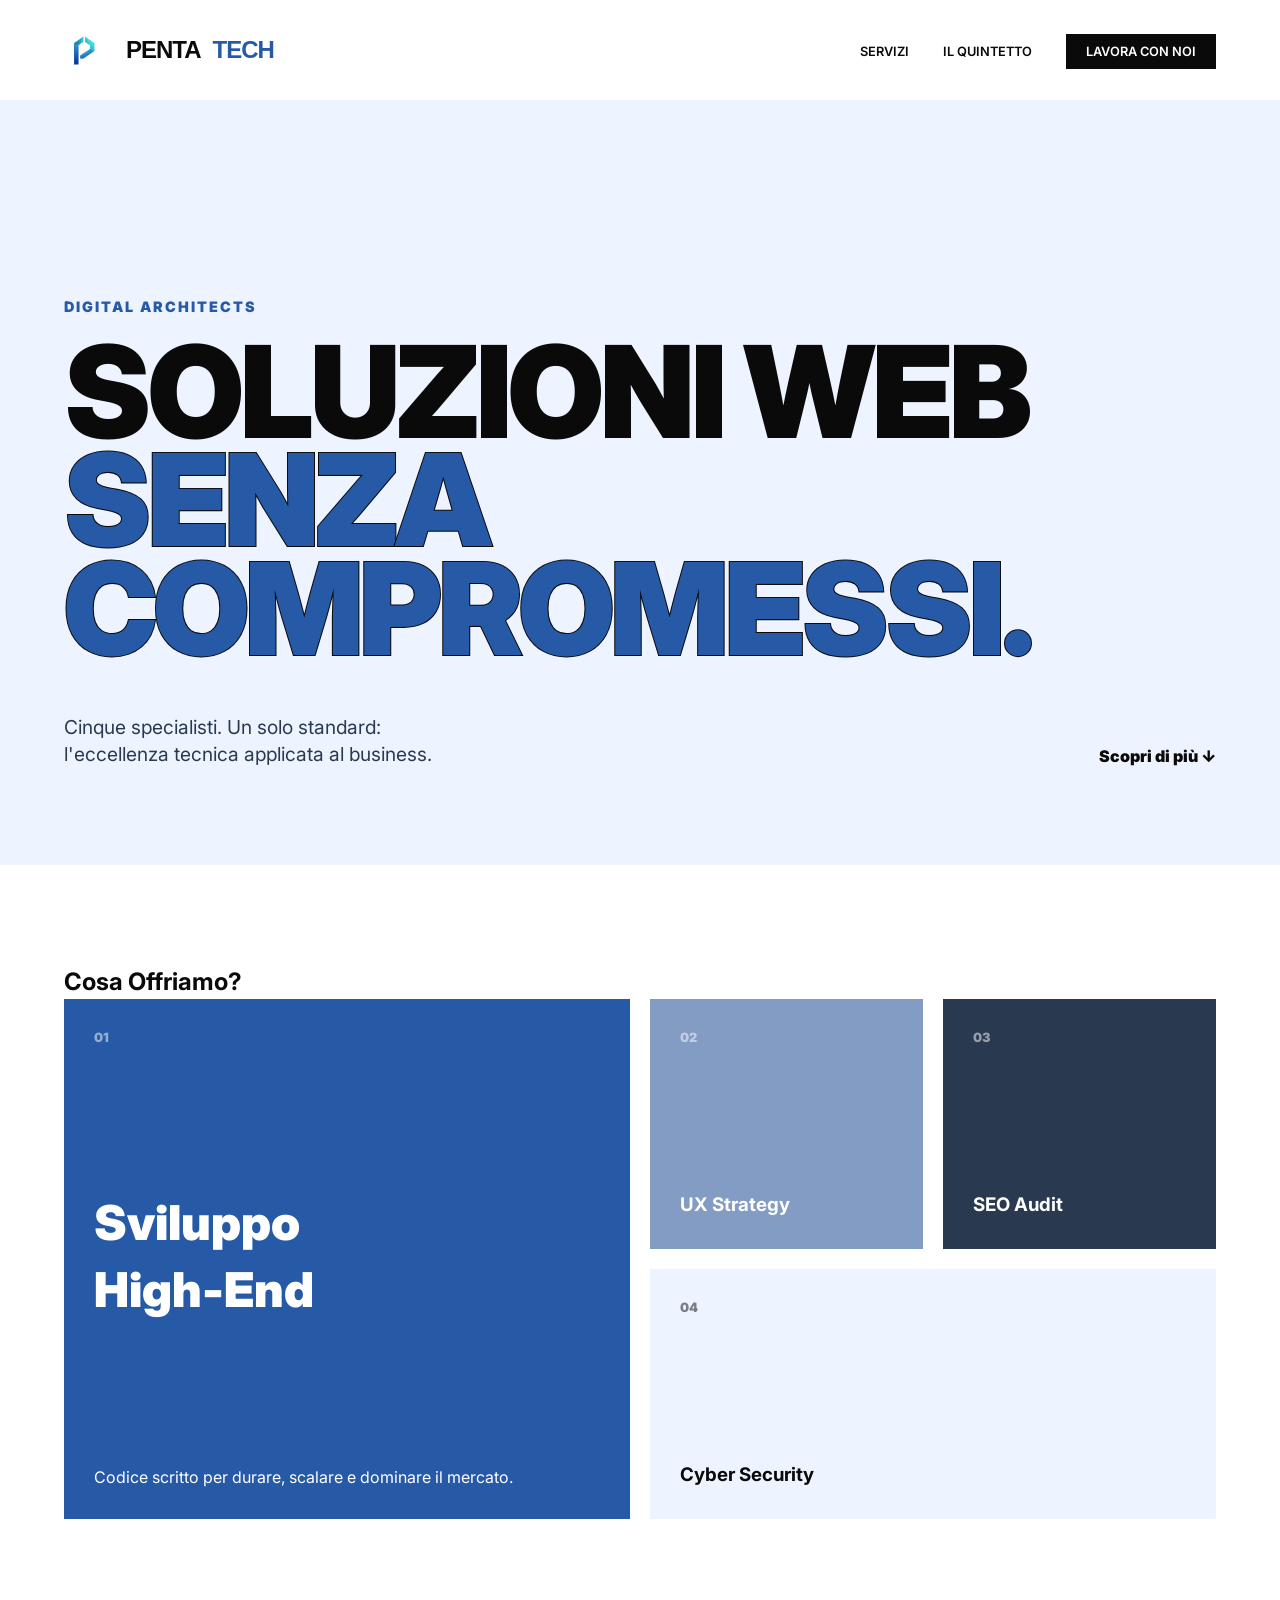
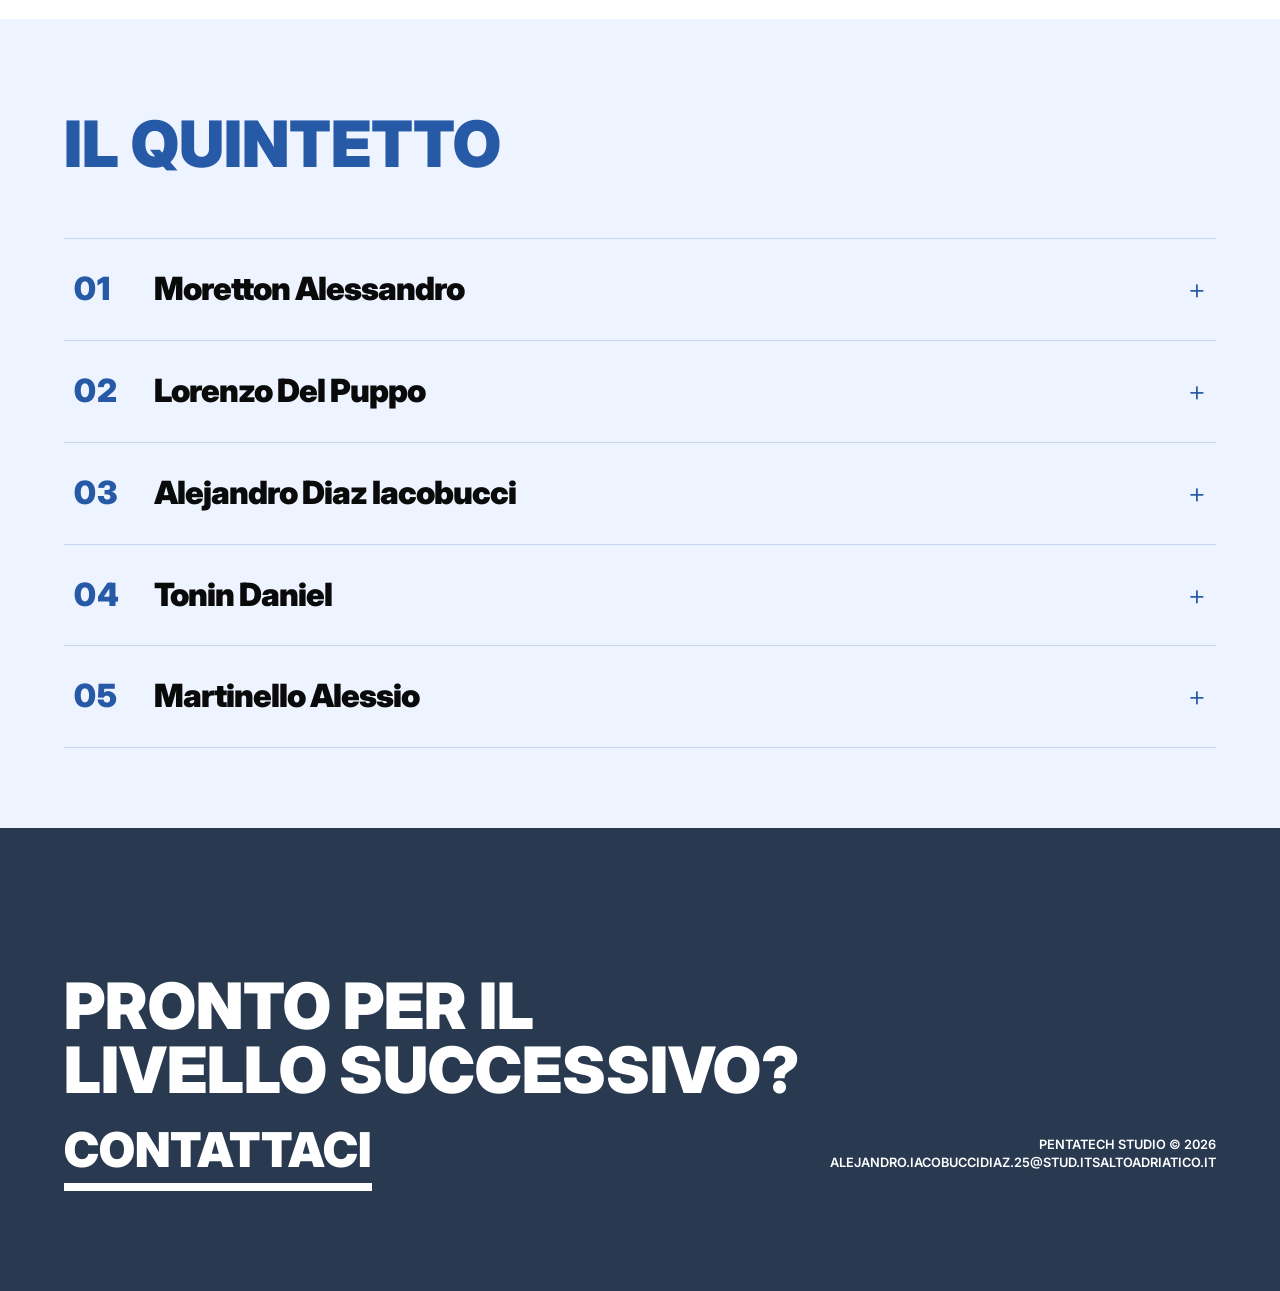
==== commit 137d90af: "update" ====
--- a/index.html
+++ b/index.html
@@ -15,9 +15,7 @@
         <div class="logo"> <img src="immagini/PentaTechLogoNoBg.png" alt="PentaTech Logo">PENTA<span>TECH</span></div>
         <div class="nav-links">
             <a href="#services">Servizi</a>
-            <a href="progetti.html">Progetti</a>
             <a href="#peoples">Il Quintetto</a>
-            
             <a href="#contact" class="cta-bold">LAVORA CON NOI</a>
         </div>
     </nav>
@@ -35,6 +33,8 @@
 
     <section id="services" class="bento-section">
         <div class="container">
+            <h1> Cosa Offriamo? </h1>
+            
             <div class="bento-grid">
                 <div class="bento-item main-service">
                     <span class="num">01</span>
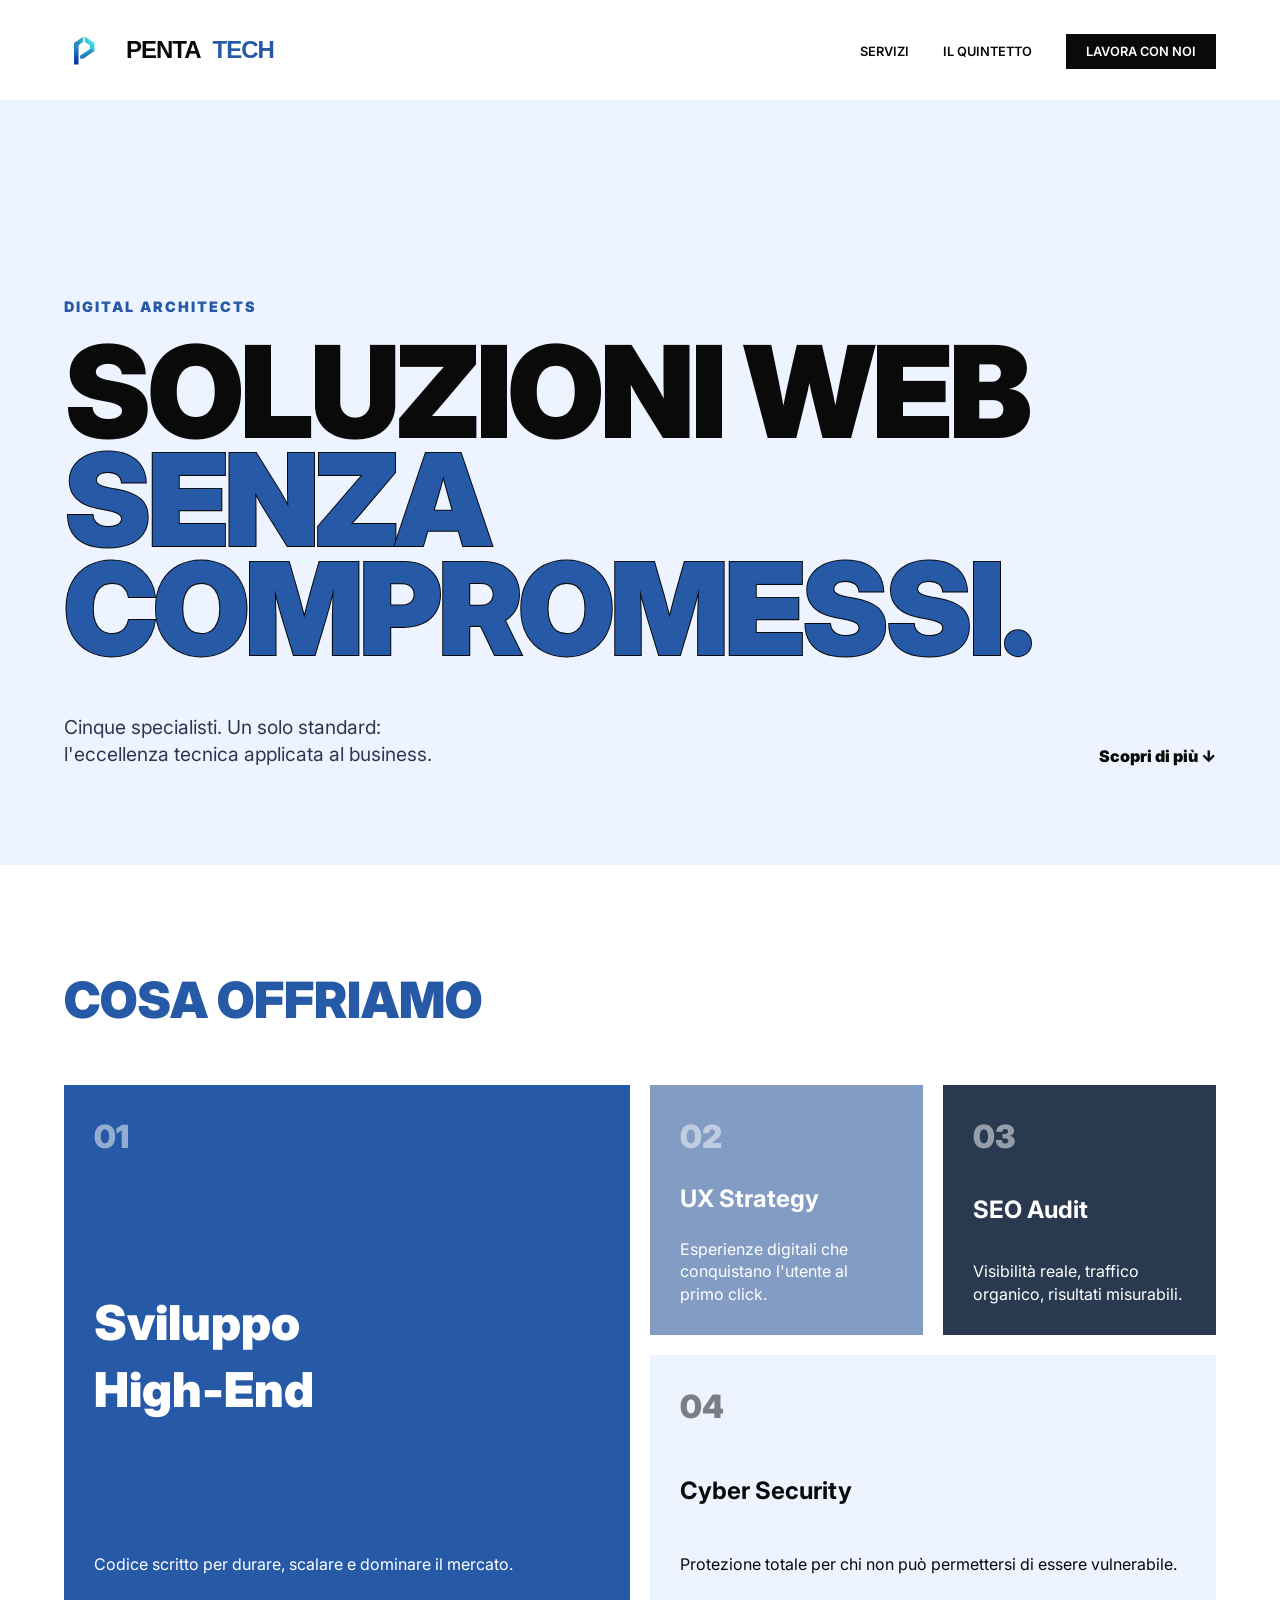
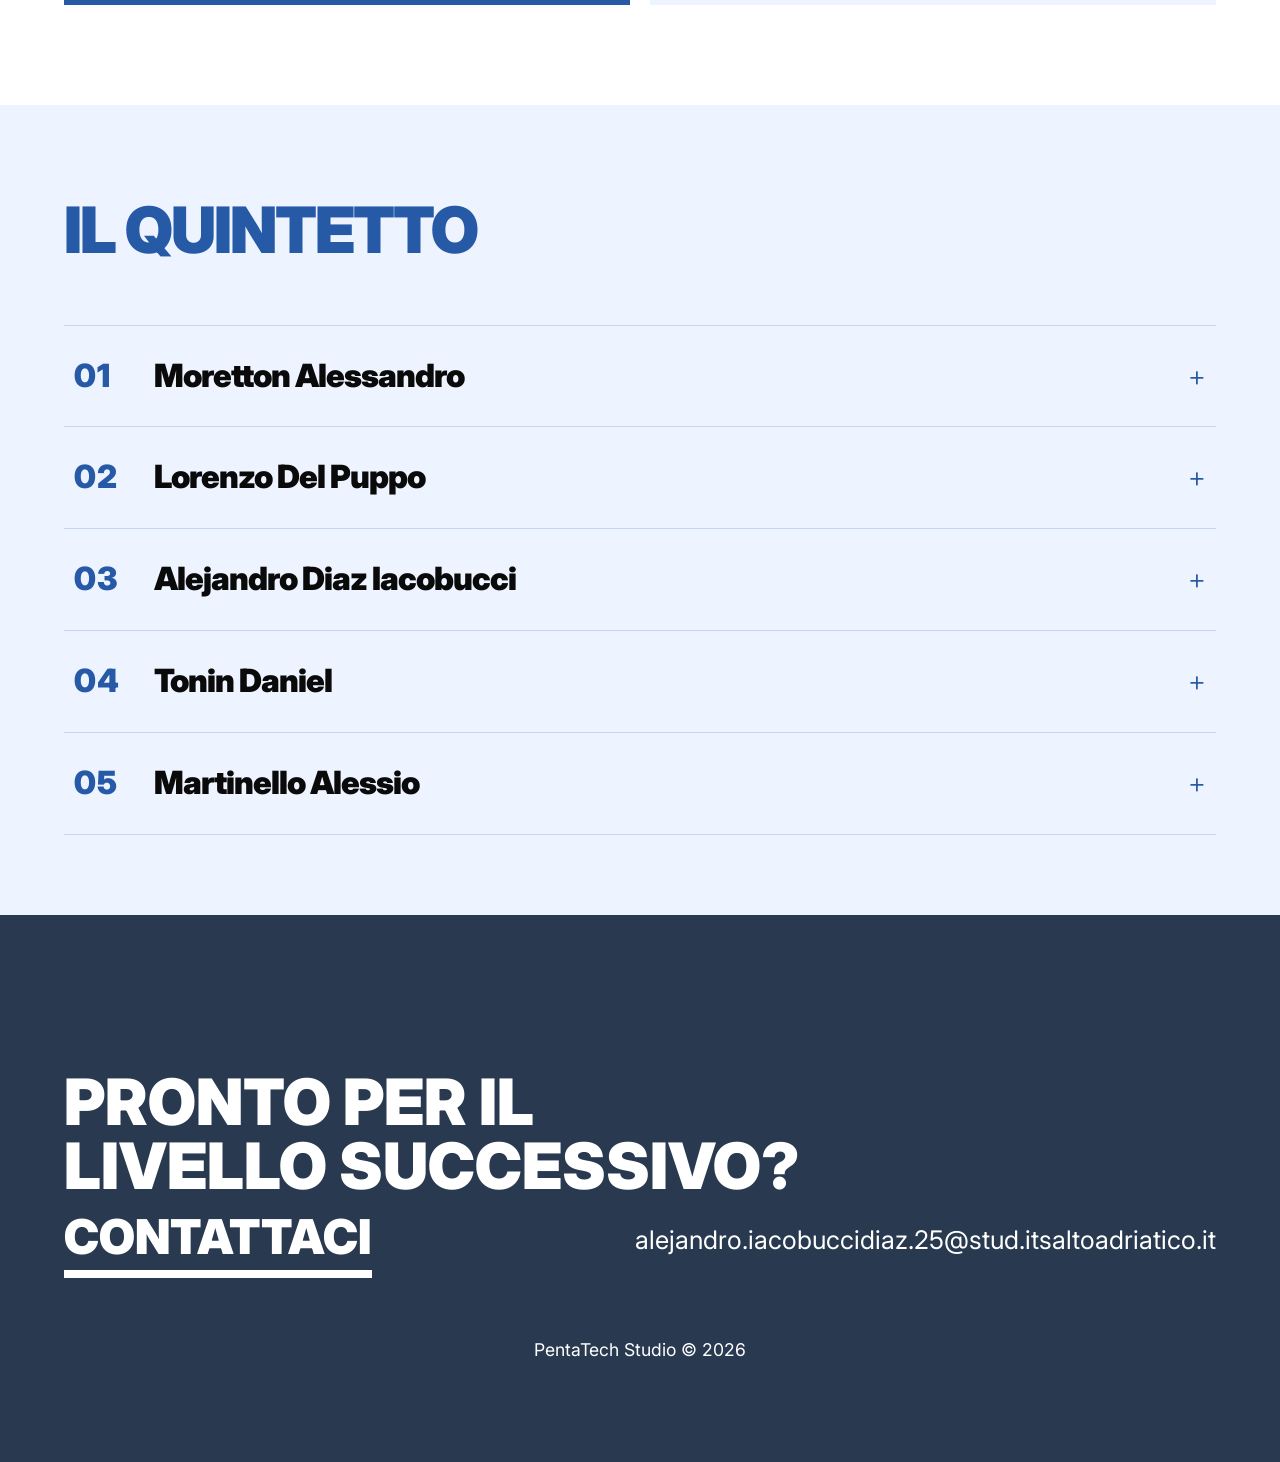
==== commit 871e1ed0: "fix tutto totale" ====
--- a/index.html
+++ b/index.html
@@ -33,26 +33,28 @@
 
     <section id="services" class="bento-section">
         <div class="container">
-            <h1> Cosa Offriamo? </h1>
-            
+            <h2 class="title"> COSA OFFRIAMO </h2>
+
             <div class="bento-grid">
                 <div class="bento-item main-service">
                     <span class="num">01</span>
                     <h2>Sviluppo <br>High-End</h2>
-                    
                     <p>Codice scritto per durare, scalare e dominare il mercato.</p>
                 </div>
                 <div class="bento-item accent-service">
                     <span class="num">02</span>
-                    <h3>UX Strategy</h3>
+                    <h2>UX Strategy</h2>
+                    <p>Esperienze digitali che conquistano l'utente al primo click.</p>
                 </div>
                 <div class="bento-item dark-service">
                     <span class="num">03</span>
-                    <h3>SEO Audit</h3>
+                    <h2>SEO Audit</h2>
+                    <p>Visibilità reale, traffico organico, risultati misurabili.</p>
                 </div>
                 <div class="bento-item light-service">
                     <span class="num">04</span>
-                    <h3>Cyber Security</h3>
+                    <h2>Cyber Security</h2>
+                    <p>Protezione totale per chi non può permettersi di essere vulnerabile.</p>
                 </div>
             </div>
         </div>
@@ -71,10 +73,10 @@
             <div class="footer-actions">
                 <a href="mailto:alejandro.iacobuccidiaz.25@stud.itsaltoadriatico.it" class="massive-btn">CONTATTACI</a>
                 <div class="footer-meta">
-                    <p>PentaTech Studio © 2026</p>
                     <p>alejandro.iacobuccidiaz.25@stud.itsaltoadriatico.it</p>
                 </div>
             </div>
+            <p class="footer-copy">PentaTech Studio © 2026</p>
         </div>
     </footer>
     <script src="scriptFinale.js"></script>
--- a/stili/style.css
+++ b/stili/style.css
@@ -127,7 +127,7 @@
     transition: 0.3s ease;
 }
 
-.num { font-weight: 900; font-size: 0.8rem; opacity: 0.5; }
+.num { font-weight: 900; font-size: 2em; opacity: 0.5; }
 
 .main-service {
     grid-column: span 2;
@@ -173,6 +173,13 @@
     display: flex;
     justify-content: space-between;
     align-items: center;
+}
+
+.footer-copy {
+    margin-top: 60px;
+    color: var(--white);
+    font-size: 1.1rem;
+    text-align: center;
 }
 
 .massive-btn {
@@ -203,7 +210,6 @@
     font-weight: 900;
     margin-bottom: 50px;
     color: var(--sapphire);
-    margin-left: 5%;
 }
 /* --- PEOPLE SECTION --- */
 
@@ -328,9 +334,18 @@
 
 
 
-.massive-btn:hover { border-color: var(--wisteria); color: var(--blue-slate); }
-
-.footer-meta { text-align: right; font-size: 0.8rem; font-weight: 600; text-transform: uppercase; }
+.massive-btn:hover { border-color: var(--white)};
+
+.footer-meta { 
+    text-align: right; 
+    font-size: 1.8rem; 
+    font-weight: 600; 
+    text-transform: uppercase; 
+}
+
+.footer-meta p{ 
+    font-size: 1.6rem; 
+}
 
 /* Responsive */
 @media (max-width: 900px) {
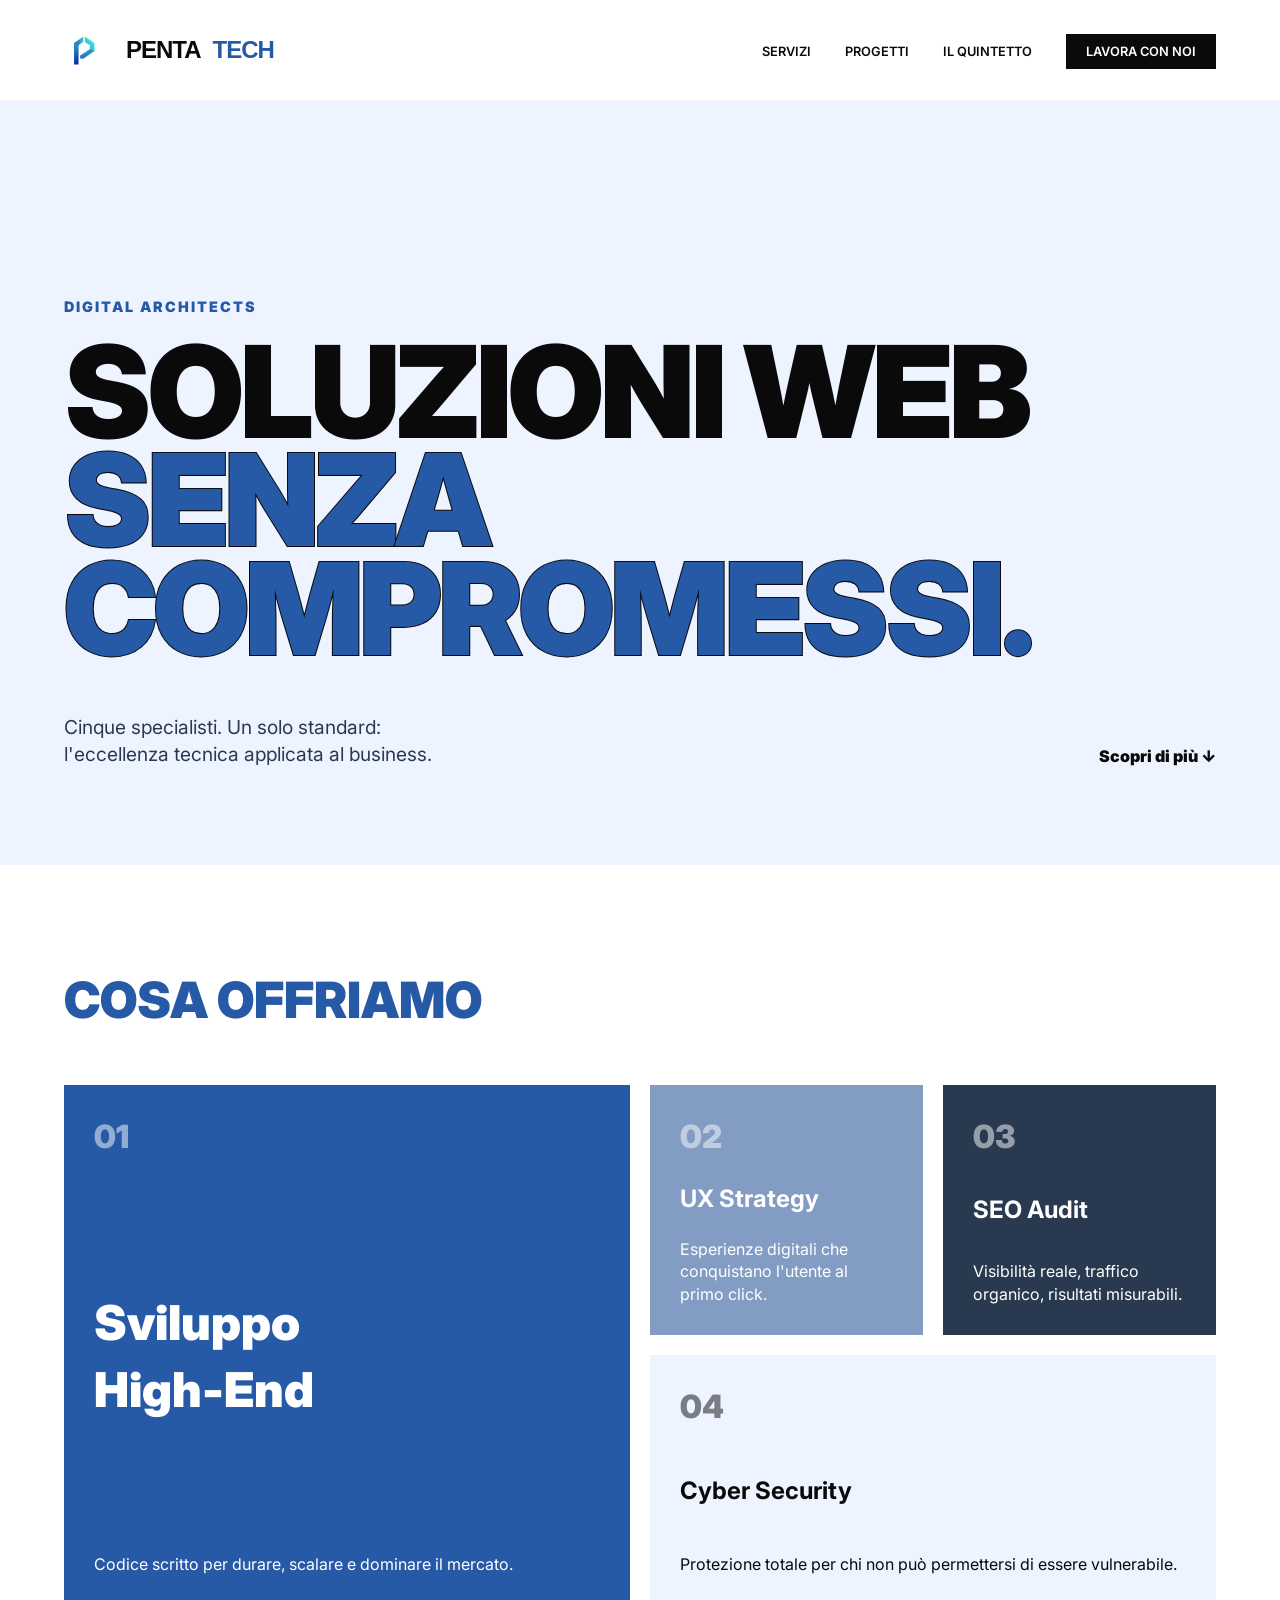
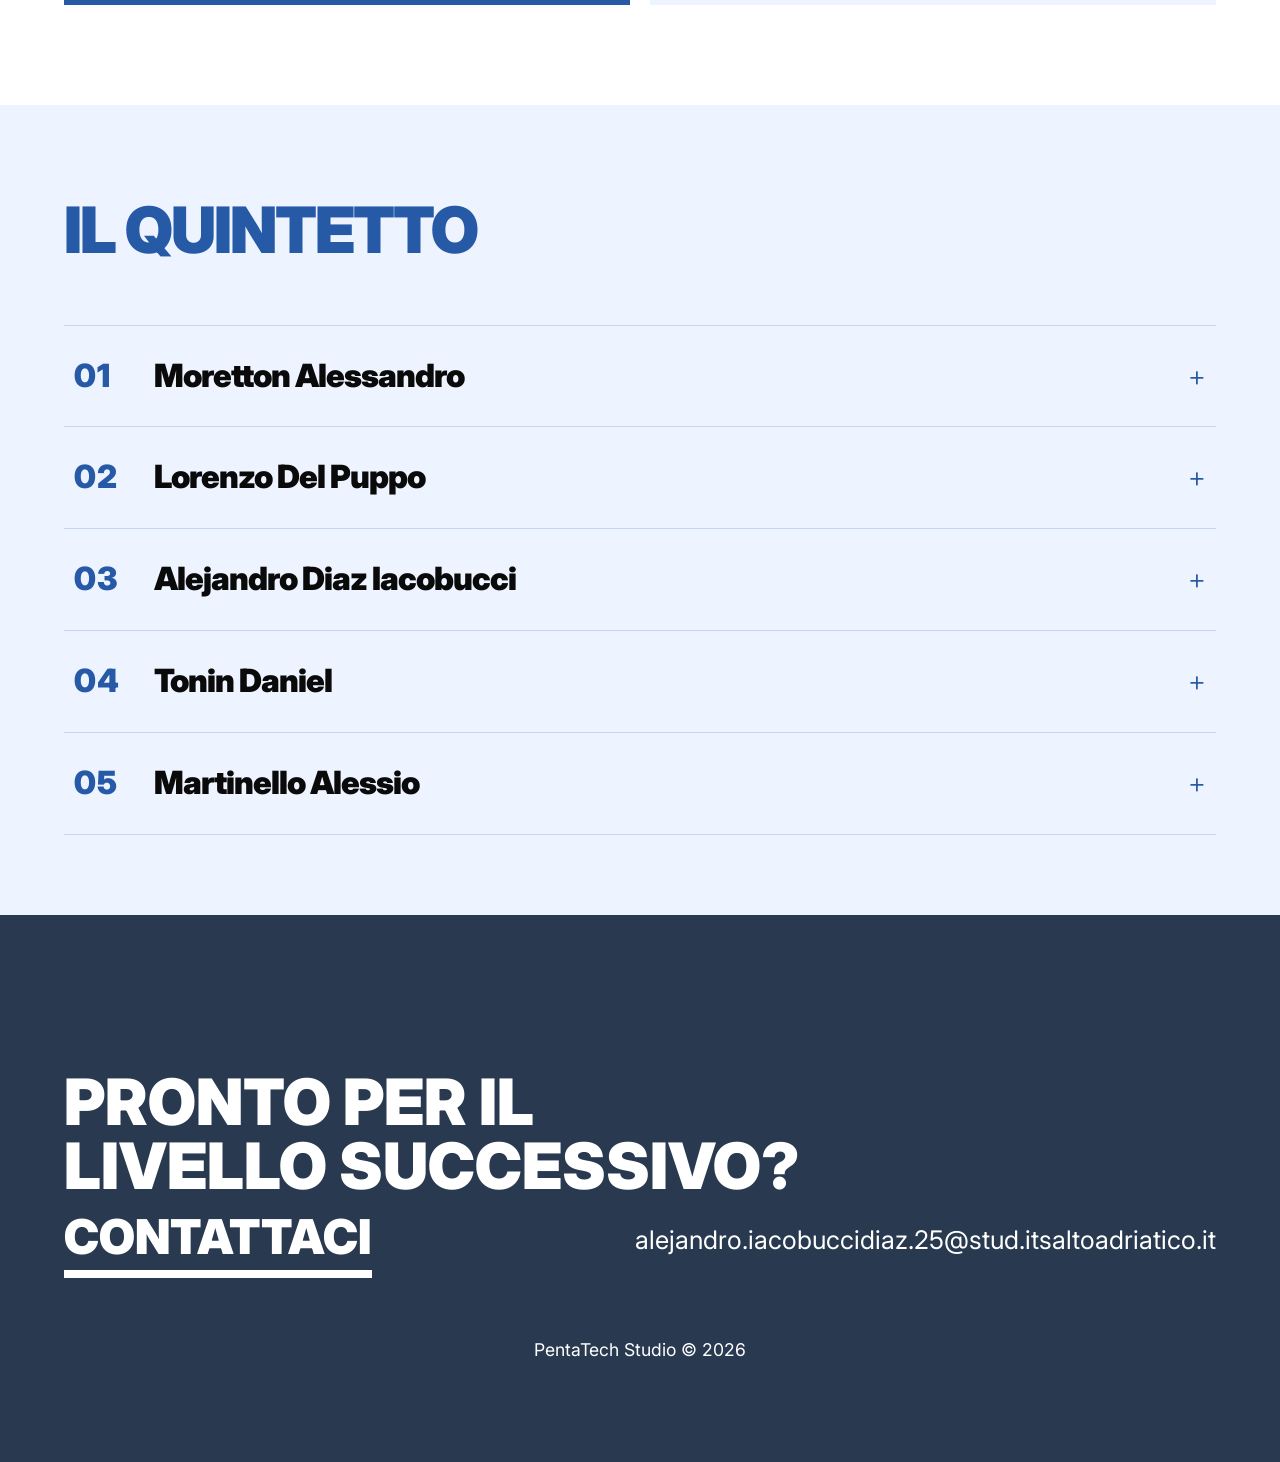
==== commit 26efe4d8: "Merge pull request #7 from Tonino01/prova Prova" ====
--- a/index.html
+++ b/index.html
@@ -15,7 +15,9 @@
         <div class="logo"> <img src="immagini/PentaTechLogoNoBg.png" alt="PentaTech Logo">PENTA<span>TECH</span></div>
         <div class="nav-links">
             <a href="#services">Servizi</a>
+            <a href="progetti.html">Progetti</a>
             <a href="#peoples">Il Quintetto</a>
+            
             <a href="#contact" class="cta-bold">LAVORA CON NOI</a>
         </div>
     </nav>
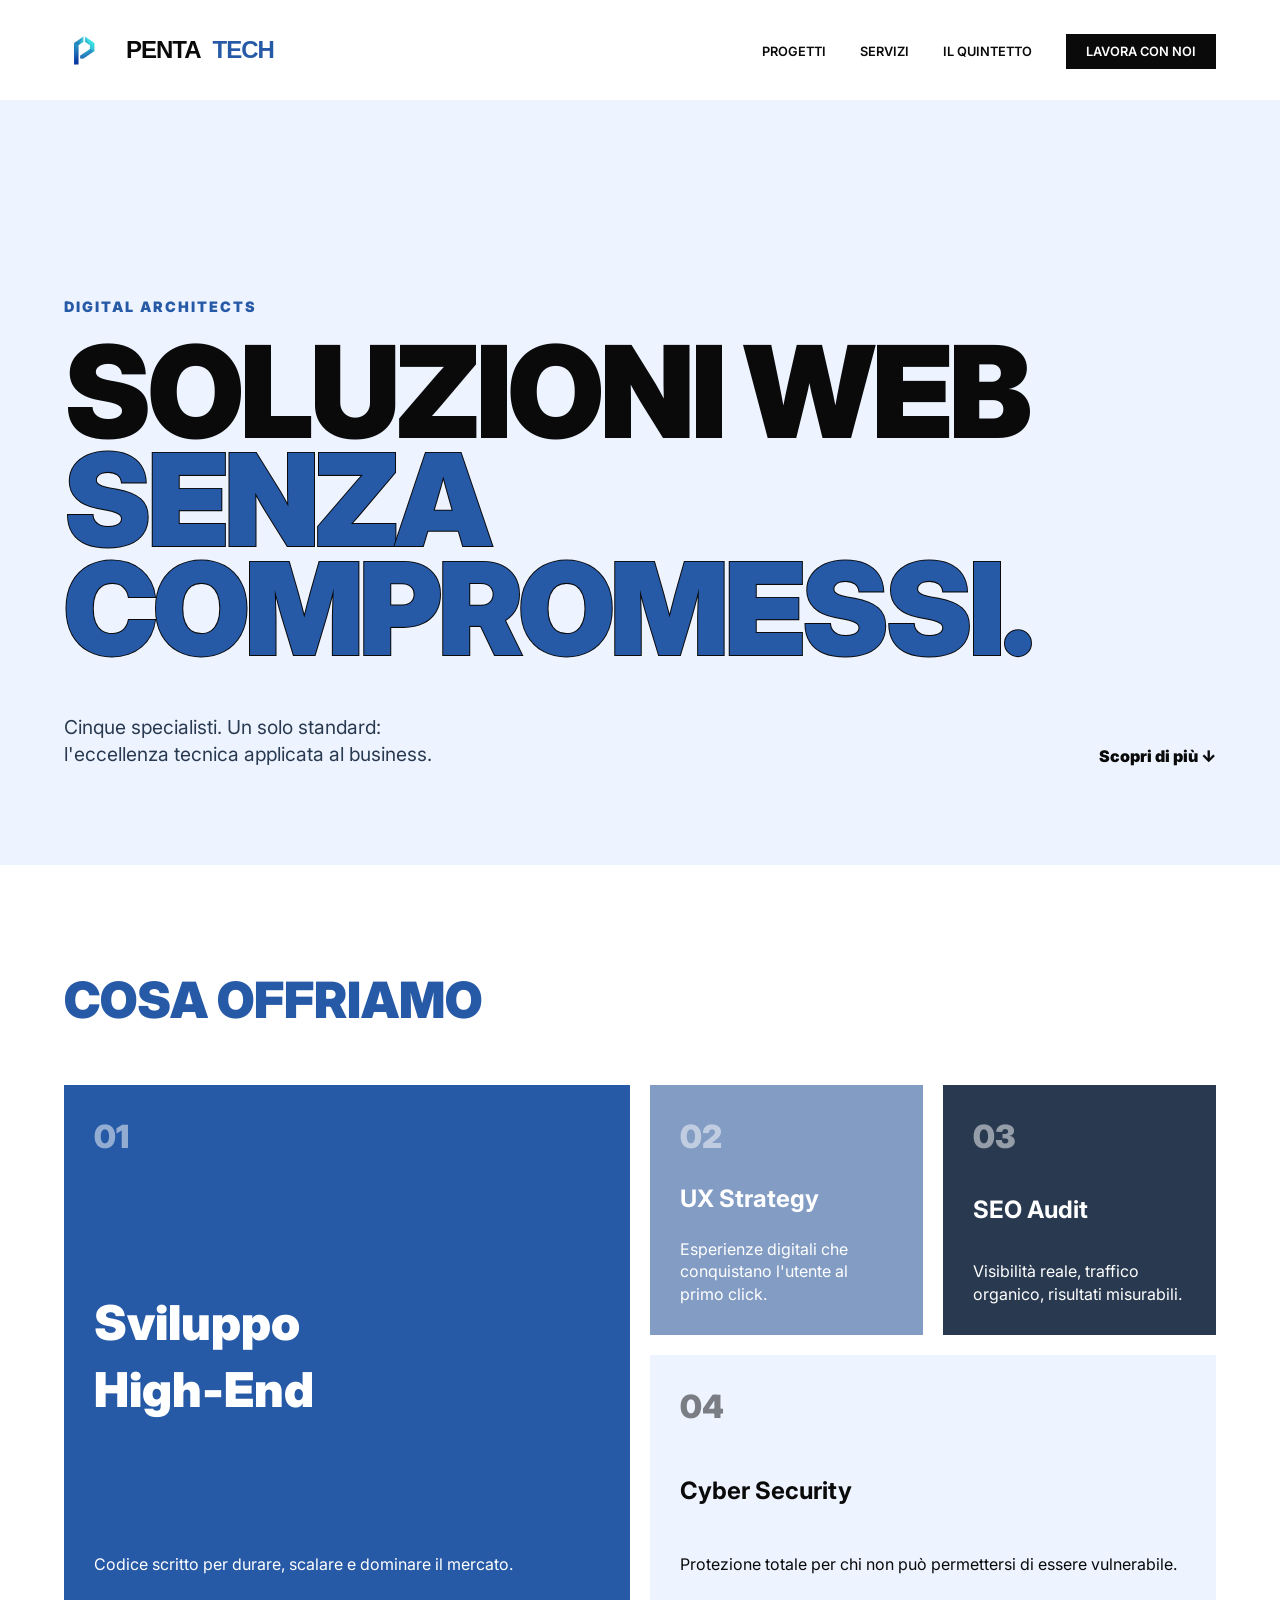
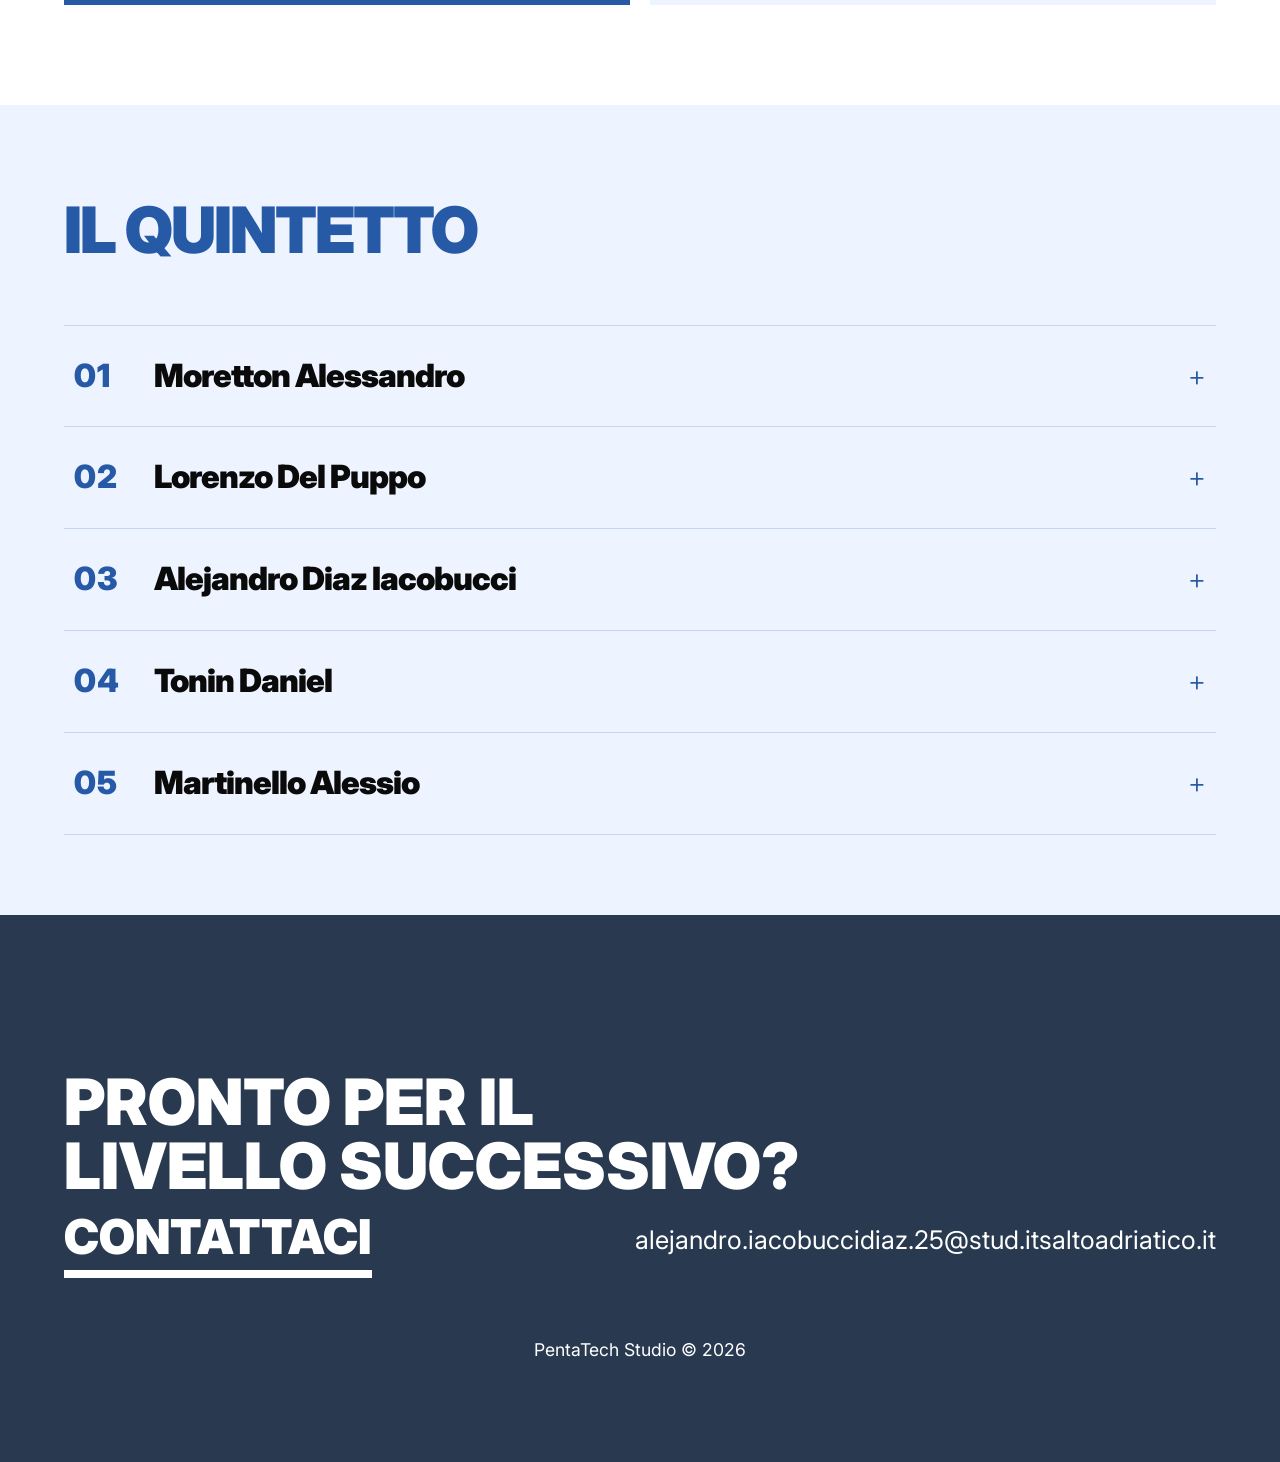
==== commit d92c1309: "fix the order of the links in the nav bar" ====
--- a/index.html
+++ b/index.html
@@ -14,8 +14,8 @@
     <nav class="hybrid-nav">
         <div class="logo"> <img src="immagini/PentaTechLogoNoBg.png" alt="PentaTech Logo">PENTA<span>TECH</span></div>
         <div class="nav-links">
+            <a href="progetti.html">Progetti</a>
             <a href="#services">Servizi</a>
-            <a href="progetti.html">Progetti</a>
             <a href="#peoples">Il Quintetto</a>
             
             <a href="#contact" class="cta-bold">LAVORA CON NOI</a>
